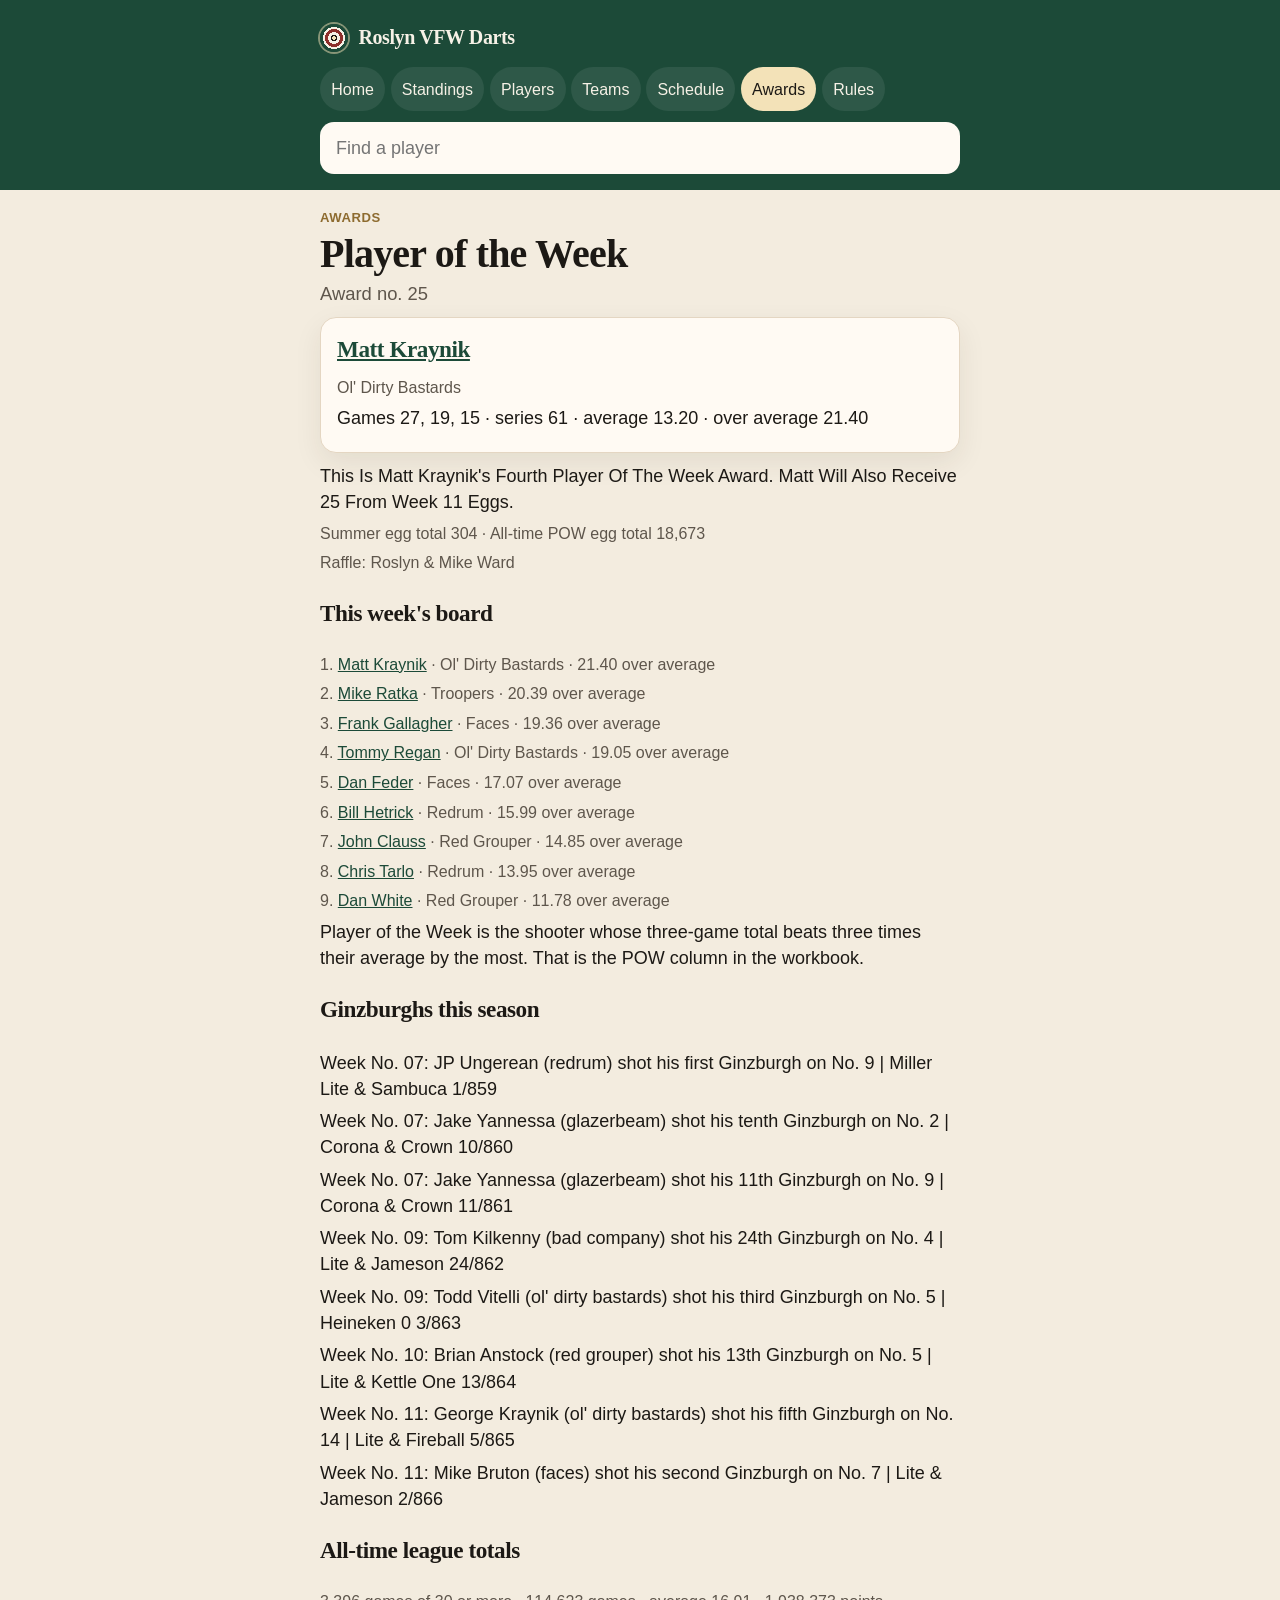
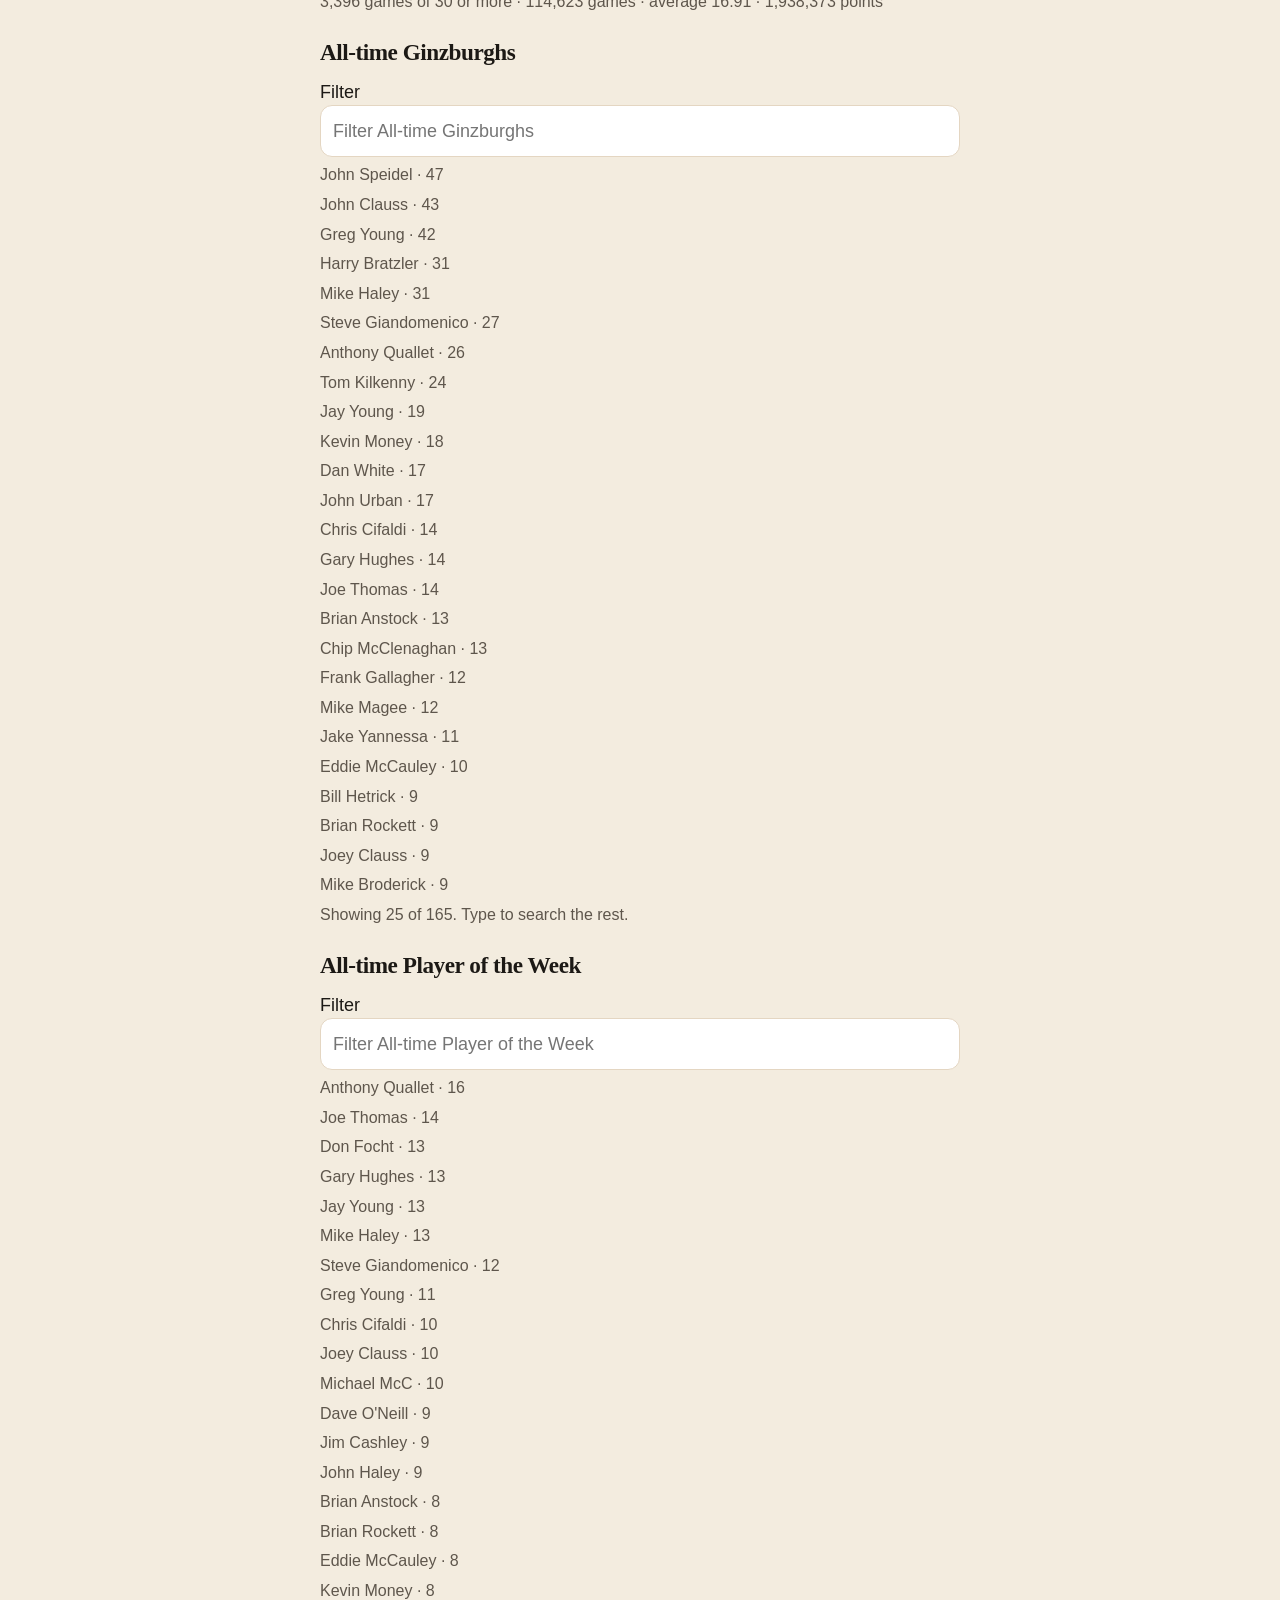
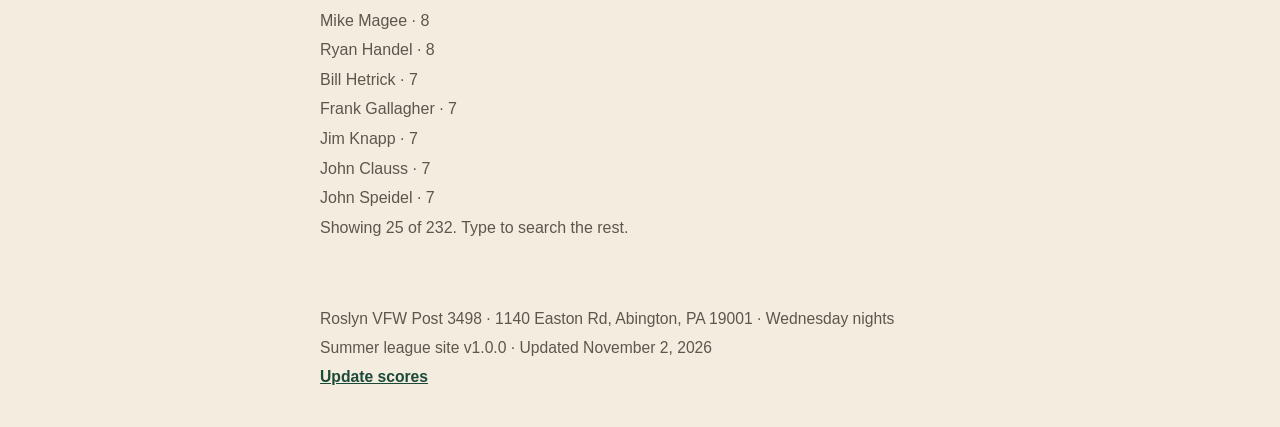
==== awards.html @ 5ca1987a "Add the Roslyn VFW darts site from the season workbook. The pages read a sanitized score file instea" ====
<!DOCTYPE html>
<html lang="en">
<head>
<meta charset="utf-8">
<meta name="viewport" content="width=device-width, initial-scale=1, viewport-fit=cover">
<meta name="theme-color" content="#1c4a38">
<meta name="description" content="Summer 2026 standings, averages, and schedule for Wednesday night darts at Roslyn VFW Post 3498.">
<title>Awards · Roslyn VFW Darts</title>
<link rel="icon" href="favicon.svg">
<link rel="stylesheet" href="css/site.css?v=1.0.0">
</head>
<body data-page="awards">
<a class="skip" href="#content">Skip to content</a>
<header class="top">
  <div class="top-inner">
    <a class="brand" href="index.html"><span class="mark" aria-hidden="true"></span><span>Roslyn VFW Darts</span></a>
    <nav class="nav" aria-label="Sections">
      <a href="index.html" data-nav="home">Home</a>
      <a href="standings.html" data-nav="standings">Standings</a>
      <a href="players.html" data-nav="players">Players</a>
      <a href="teams.html" data-nav="teams">Teams</a>
      <a href="schedule.html" data-nav="schedule">Schedule</a>
      <a href="awards.html" data-nav="awards">Awards</a>
      <a href="rules.html" data-nav="rules">Rules</a>
    </nav>
    <form class="finder" role="search">
      <label><span class="sr">Find a player</span><input type="search" placeholder="Find a player" autocomplete="off" autocapitalize="none" autocorrect="off" spellcheck="false" enterkeyhint="search"></label>
      <div class="finder-results" role="listbox" hidden></div>
    </form>
  </div>
</header>
<main id="content" class="wrap">
  <p>Loading the Summer 2026 scores…</p>
</main>
<footer class="foot">
  <p>Roslyn VFW Post 3498 · 1140 Easton Rd, Abington, PA 19001 · Wednesday nights</p>
  <p>Summer league site <span data-version></span> · <span data-updated>Updated from the workbook</span></p>
  <p><a href="update.html">Update scores</a></p>
</footer>
<noscript><p class="wrap">This site needs JavaScript so it can read the league file.</p></noscript>
<script src="js/config.js?v=1.0.0"></script>
<script src="js/names.js?v=1.0.0"></script>
<script src="js/app.js?v=1.0.0"></script>
</body>
</html>
---- css/site.css ----
:root {
  color-scheme: light;
  --ink: #1c1915;
  --muted: #5e564c;
  --paper: #f3ecdf;
  --card: #fffaf3;
  --line: #e4d6c2;
  --green: #1c4a38;
  --green-2: #2d6a50;
  --gold: #8d6b2f;
  --gold-2: #f3e2b8;
  --brick: #8d2f2b;
  --shadow: 0 10px 28px rgba(48, 32, 12, 0.08);
  --radius: 16px;
}

* { box-sizing: border-box; }

html, body {
  margin: 0;
  max-width: 100%;
  overflow-x: hidden;
}

body {
  min-height: 100vh;
  background:
    radial-gradient(1200px 400px at 50% -80px, rgba(243, 226, 184, 0.7), transparent 60%),
    var(--paper);
  color: var(--ink);
  font-family: "Avenir Next", "Segoe UI", "Helvetica Neue", sans-serif;
  font-size: 1.125rem;
  line-height: 1.45;
}

h1, h2, h3, .brand, .record, .avg, .stat strong {
  font-family: Palatino, "Palatino Linotype", "Iowan Old Style", Georgia, serif;
  font-weight: 700;
  letter-spacing: -0.02em;
}

h1 { font-size: 2.1rem; line-height: 1.05; margin: 0 0 0.4rem; }
h2 { font-size: 1.45rem; margin: 0 0 0.6rem; }
h3 { font-size: 1.2rem; margin: 0; }
p { margin: 0.4rem 0; }
a { color: var(--green); }
img, svg, table { max-width: 100%; }

.skip {
  position: absolute;
  left: 0.5rem;
  top: -4rem;
  background: var(--ink);
  color: white;
  padding: 0.6rem 0.8rem;
  z-index: 30;
}
.skip:focus { top: 0.5rem; }

.top {
  background: var(--green);
  color: #f6f1e6;
}
.top a { color: inherit; text-decoration: none; }
.top-inner {
  max-width: 42rem;
  margin: 0 auto;
  padding: 0.85rem 1rem 1rem;
}
.brand {
  display: inline-flex;
  align-items: center;
  gap: 0.65rem;
  font-size: 1.25rem;
  min-height: 48px;
}
.mark {
  width: 28px;
  height: 28px;
  border-radius: 50%;
  background:
    radial-gradient(circle at 50% 50%,
      #f3e2b8 0 2px,
      #1c1915 2px 3.5px,
      #f6f1e6 3.5px 6px,
      #8d2f2b 6px 9px,
      #f6f1e6 9px 11px,
      #1c4a38 11px 14px);
  box-shadow: 0 0 0 2px rgba(243, 226, 184, 0.5);
  flex: none;
}
.nav {
  display: flex;
  flex-wrap: wrap;
  gap: 0.35rem;
  margin: 0.35rem 0 0.7rem;
}
.nav a {
  display: inline-flex;
  align-items: center;
  min-height: 44px;
  padding: 0.35rem 0.7rem;
  border-radius: 999px;
  background: rgba(255, 255, 255, 0.08);
  font-size: 1rem;
}
.nav a[aria-current="page"] {
  background: var(--gold-2);
  color: var(--ink);
}

.finder { position: relative; }
.finder label { display: block; }
.finder input {
  width: 100%;
  min-height: 52px;
  border: 0;
  border-radius: 14px;
  padding: 0.75rem 1rem;
  font: inherit;
  color: var(--ink);
  background: #fffaf3;
}
.finder input:focus { outline: 3px solid var(--gold-2); outline-offset: 2px; }
.finder-results {
  position: absolute;
  z-index: 20;
  left: 0;
  right: 0;
  top: calc(100% + 0.35rem);
  background: var(--card);
  color: var(--ink);
  border: 1px solid var(--line);
  border-radius: 14px;
  box-shadow: var(--shadow);
  max-height: 70vh;
  overflow: auto;
}
.finder-results .hit {
  display: flex;
  flex-direction: column;
  justify-content: center;
  gap: 0.1rem;
  min-height: 56px;
  padding: 0.65rem 1rem;
  text-decoration: none;
  color: inherit;
  border-bottom: 1px solid var(--line);
}
.finder-results .hit:last-child { border-bottom: 0; }
.finder-results .hit.is-active,
.finder-results .hit:hover { background: #f7f0e2; }
.hit-team { color: var(--muted); font-size: 0.95rem; }
.finder-results .empty { margin: 0; padding: 0.9rem 1rem; color: var(--muted); }
mark { background: var(--gold-2); color: inherit; border-radius: 4px; padding: 0 0.1rem; }

.wrap {
  max-width: 42rem;
  margin: 0 auto;
  padding: 1.1rem 1rem 2.5rem;
}
.kicker {
  color: var(--gold);
  font-weight: 700;
  letter-spacing: 0.04em;
  text-transform: uppercase;
  font-size: 0.82rem;
  margin: 0 0 0.35rem;
}
.lede { font-size: 1.15rem; color: var(--muted); }

.hero { margin-bottom: 1.1rem; }
.hero .finder input {
  font-size: 1.25rem;
  min-height: 60px;
  border: 1px solid var(--line);
}
.address { color: var(--muted); }

.snap-grid, .link-grid, .stat-grid, .lb-grid {
  display: grid;
  gap: 0.7rem;
}
.snap-grid, .stat-grid { grid-template-columns: 1fr 1fr; }
.link-grid { grid-template-columns: 1fr 1fr; }
.lb-grid { grid-template-columns: 1fr; }

.card, .team-card, .shooter, .link-card, .snap, .stat, .lb, .match, .week-block, .panel {
  background: var(--card);
  border: 1px solid var(--line);
  border-radius: var(--radius);
  box-shadow: var(--shadow);
}

.snap, .stat, .link-card {
  display: flex;
  flex-direction: column;
  justify-content: center;
  min-height: 92px;
  padding: 0.85rem 1rem;
  text-decoration: none;
  color: inherit;
}
.snap strong, .stat strong {
  font-size: 1.7rem;
  line-height: 1;
  margin-top: 0.2rem;
}
.snap span, .stat span, .link-card span { color: var(--muted); font-size: 0.95rem; }
.link-card strong { font-size: 1.2rem; }

.section { margin: 1.4rem 0; }

.team-card, .shooter {
  display: block;
  padding: 0.9rem 1rem;
  margin: 0.55rem 0;
  text-decoration: none;
  color: inherit;
  border-left: 6px solid var(--line);
}
.team-card.playoff, .shooter { border-left-color: var(--gold); }
.team-card.out { border-left-color: #c8bba8; }
.card-top, .shooter-top {
  display: flex;
  justify-content: space-between;
  gap: 0.75rem;
  align-items: baseline;
}
.rank {
  color: var(--green);
  font-variant-numeric: tabular-nums;
  margin-right: 0.35rem;
}
.record, .avg {
  font-size: 1.55rem;
  font-variant-numeric: tabular-nums;
  white-space: nowrap;
}
.meta-line { color: var(--muted); font-size: 1rem; }
.cutoff {
  margin: 0.8rem 0;
  padding: 0.7rem 0.9rem;
  border-radius: 12px;
  background: var(--brick);
  color: #fff8f2;
  font-weight: 700;
  text-align: center;
}

.tools {
  display: grid;
  gap: 0.6rem;
  margin: 0.8rem 0 0.4rem;
}
.tools label { font-size: 0.95rem; color: var(--muted); display: grid; gap: 0.25rem; }
select, .text-input, button.primary, .filebtn {
  min-height: 52px;
  border-radius: 12px;
  font: inherit;
}
select, .text-input {
  width: 100%;
  padding: 0.6rem 0.75rem;
  border: 1px solid var(--line);
  background: white;
  color: var(--ink);
}
button.primary, .filebtn {
  display: inline-flex;
  align-items: center;
  justify-content: center;
  width: 100%;
  padding: 0.75rem 1rem;
  border: 0;
  background: var(--green);
  color: #f6f1e6;
  font-weight: 700;
  cursor: pointer;
}
button.primary:disabled { opacity: 0.45; cursor: not-allowed; }
button.ghost, a.ghost {
  display: inline-flex;
  align-items: center;
  min-height: 48px;
  padding: 0.4rem 0.2rem;
  background: none;
  border: 0;
  color: var(--green);
  font: inherit;
  font-weight: 700;
  cursor: pointer;
  text-decoration: none;
}
.filebtn { position: relative; overflow: hidden; }
.filebtn input {
  position: absolute;
  inset: 0;
  opacity: 0;
  cursor: pointer;
  font-size: 1.2rem;
}

.banner {
  padding: 0.85rem 1rem;
  border-radius: 14px;
  margin: 0.7rem 0;
}
.banner.bad { background: #f8e6e2; color: #6d221e; }
.banner.ok { background: #e5f2ea; color: #184833; }
.banner.warn { background: #f8f0dc; color: #5c4516; }
.banner ul { margin: 0.4rem 0 0; padding-left: 1.1rem; }

.lb { padding: 0.9rem 1rem 1rem; }
.lb ol { margin: 0.4rem 0 0; padding-left: 1.3rem; }
.lb a { text-decoration: none; font-weight: 700; }
.lb li { margin: 0.28rem 0; }

.pills { display: flex; flex-wrap: wrap; gap: 0.4rem; margin: 0.45rem 0; }
.pill {
  min-width: 48px;
  min-height: 48px;
  display: inline-flex;
  align-items: center;
  justify-content: center;
  padding: 0.2rem 0.55rem;
  border-radius: 12px;
  background: #f3ecdf;
  border: 1px solid var(--line);
  font-variant-numeric: tabular-nums;
  font-weight: 700;
}
.pill.hot { background: var(--gold-2); border-color: var(--gold); }
.pill.forfeit { background: #f8e6e2; }
.pill.empty { color: var(--muted); }

.week-block, .match, .panel { padding: 0.9rem 1rem; margin: 0.6rem 0; }
.versus {
  display: flex;
  flex-wrap: wrap;
  gap: 0.35rem 0.55rem;
  align-items: baseline;
  font-size: 1.15rem;
}
.versus a { font-weight: 700; text-decoration: none; }
.score-flag {
  font-weight: 700;
  color: var(--brick);
}

.prose p { margin: 0.75rem 0; }
.spread {
  display: grid;
  grid-template-columns: 1fr 1fr;
  gap: 0.25rem 0.8rem;
}
.spread div {
  display: flex;
  justify-content: space-between;
  gap: 0.5rem;
  padding: 0.35rem 0;
  border-bottom: 1px solid var(--line);
  font-variant-numeric: tabular-nums;
}

.steps { margin: 0; padding: 0; list-style: none; }
.steps > li { margin: 1rem 0; }
.token-row { display: grid; gap: 0.5rem; }

.foot {
  max-width: 42rem;
  margin: 0 auto;
  padding: 0 1rem 2rem;
  color: var(--muted);
  font-size: 0.98rem;
}
.foot a { font-weight: 700; }

.sr {
  position: absolute;
  width: 1px;
  height: 1px;
  padding: 0;
  margin: -1px;
  overflow: hidden;
  clip: rect(0, 0, 0, 0);
  border: 0;
}

:focus-visible { outline: 3px solid var(--gold); outline-offset: 2px; }

@media (min-width: 720px) {
  .lb-grid { grid-template-columns: 1fr 1fr; }
  .tools { grid-template-columns: 1fr 1fr; }
  h1 { font-size: 2.5rem; }
}
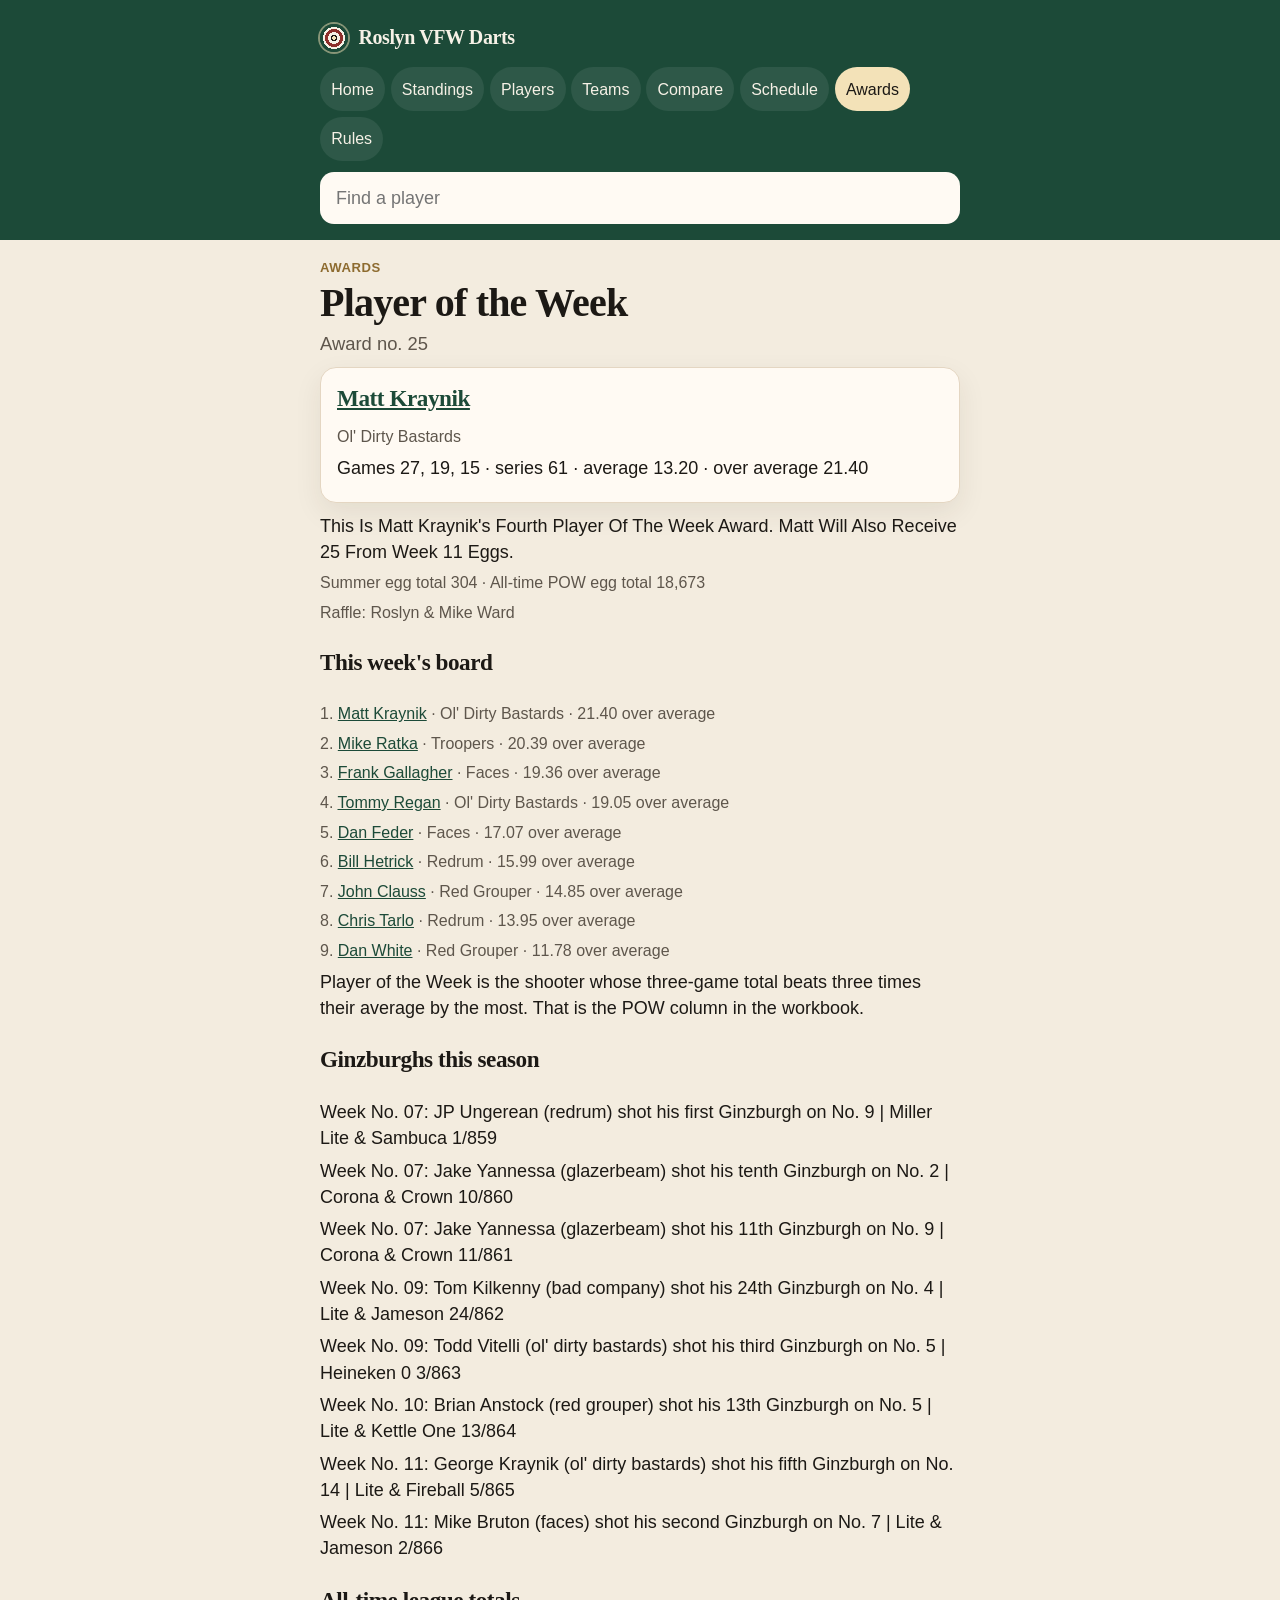
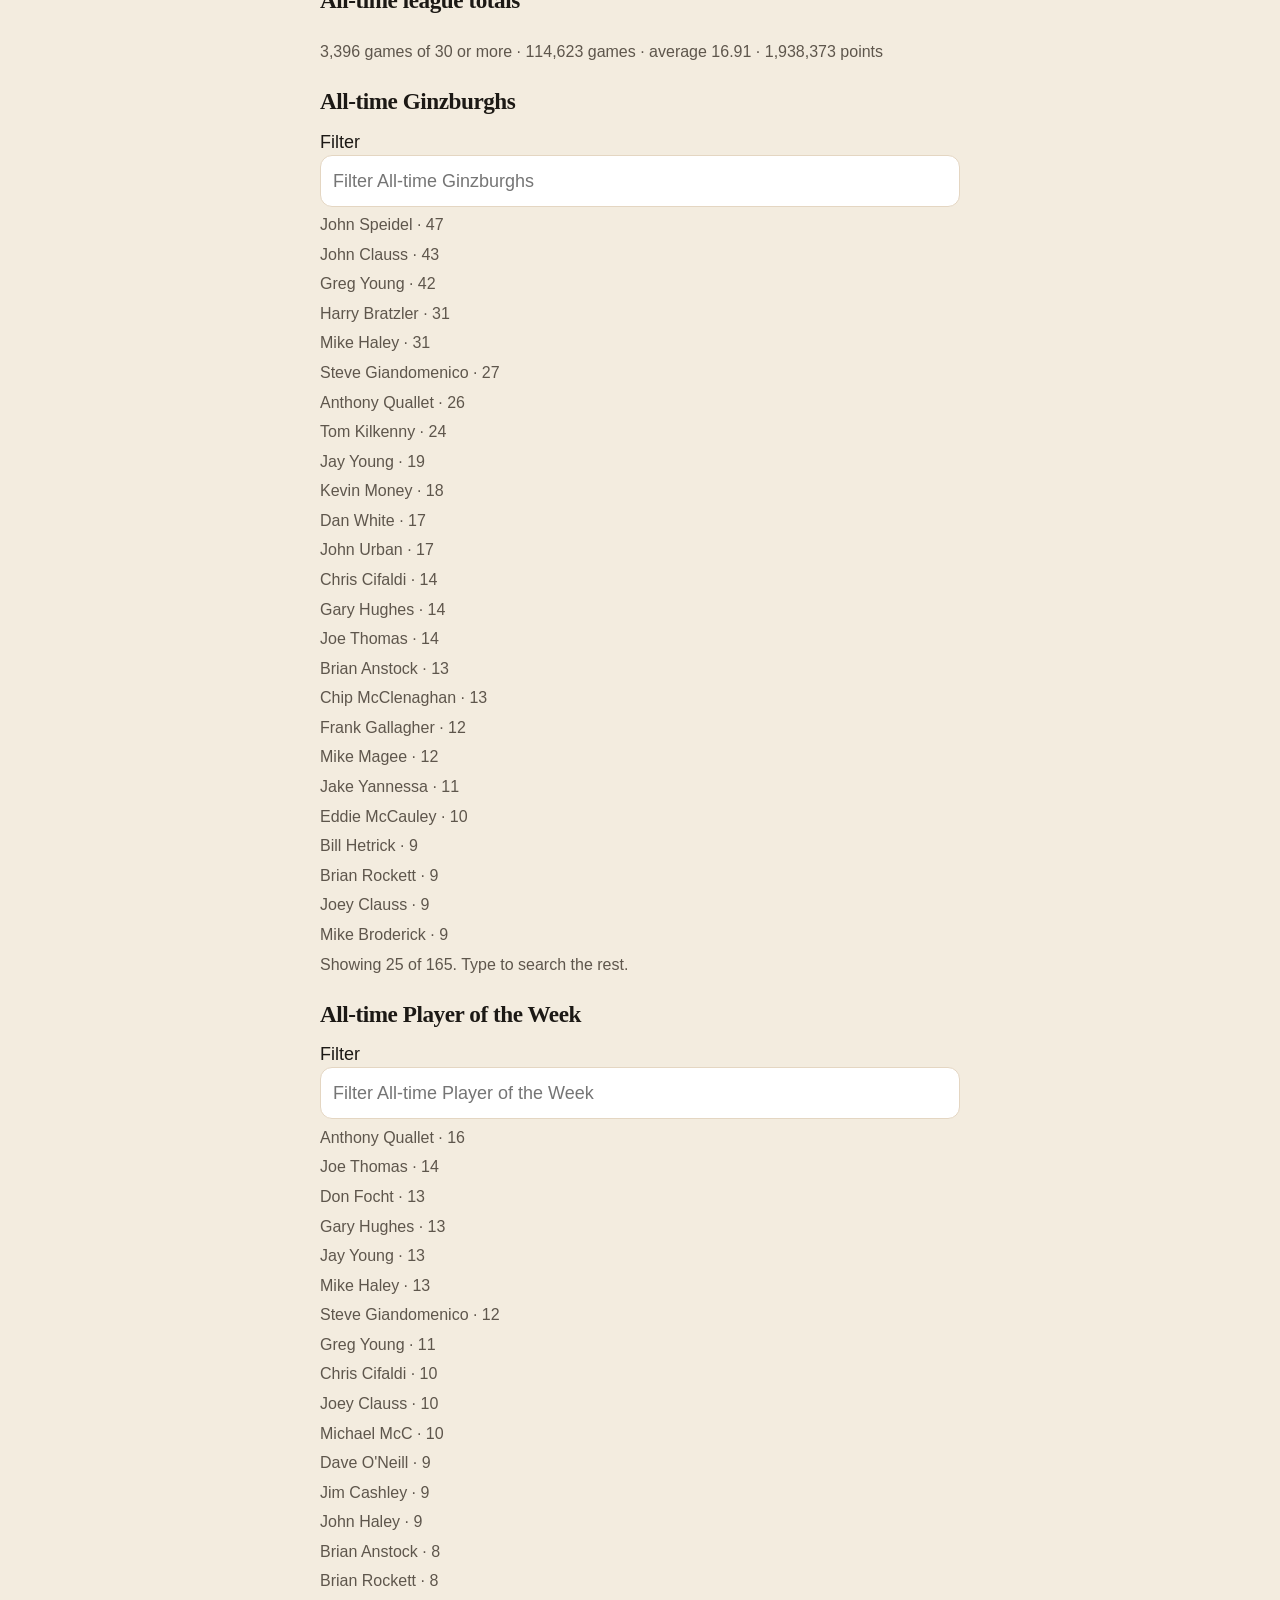
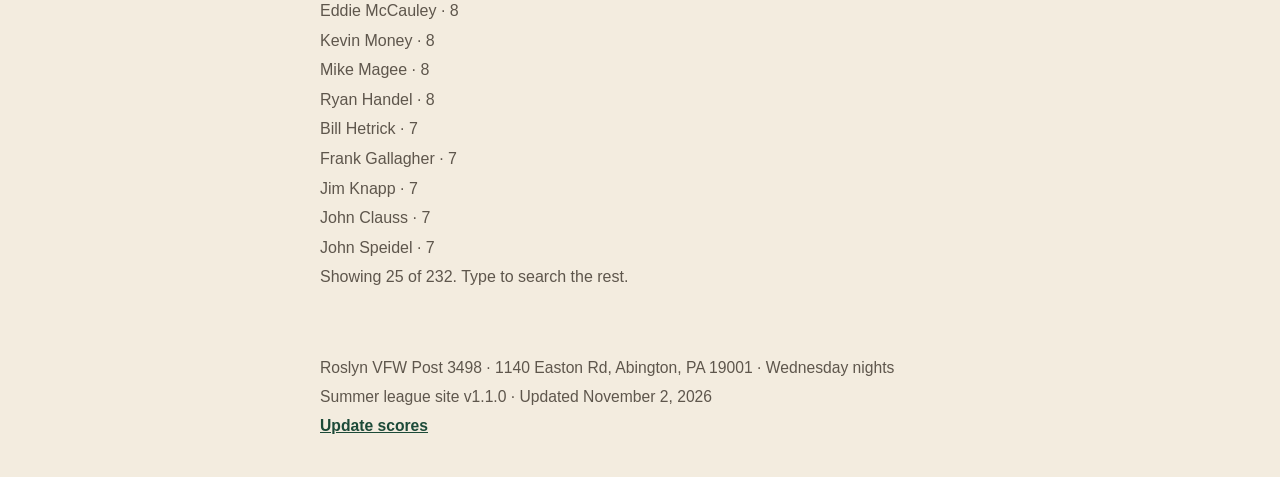
==== commit 06227230: "Add a phone-friendly team vs team compare. Two teams can be set side by side from the nav, standings" ====
--- a/awards.html
+++ b/awards.html
@@ -7,7 +7,7 @@
 <meta name="description" content="Summer 2026 standings, averages, and schedule for Wednesday night darts at Roslyn VFW Post 3498.">
 <title>Awards · Roslyn VFW Darts</title>
 <link rel="icon" href="favicon.svg">
-<link rel="stylesheet" href="css/site.css?v=1.0.0">
+<link rel="stylesheet" href="css/site.css?v=1.1.0">
 </head>
 <body data-page="awards">
 <a class="skip" href="#content">Skip to content</a>
@@ -19,6 +19,7 @@
       <a href="standings.html" data-nav="standings">Standings</a>
       <a href="players.html" data-nav="players">Players</a>
       <a href="teams.html" data-nav="teams">Teams</a>
+      <a href="compare.html" data-nav="compare">Compare</a>
       <a href="schedule.html" data-nav="schedule">Schedule</a>
       <a href="awards.html" data-nav="awards">Awards</a>
       <a href="rules.html" data-nav="rules">Rules</a>
@@ -38,8 +39,8 @@
   <p><a href="update.html">Update scores</a></p>
 </footer>
 <noscript><p class="wrap">This site needs JavaScript so it can read the league file.</p></noscript>
-<script src="js/config.js?v=1.0.0"></script>
-<script src="js/names.js?v=1.0.0"></script>
-<script src="js/app.js?v=1.0.0"></script>
+<script src="js/config.js?v=1.1.0"></script>
+<script src="js/names.js?v=1.1.0"></script>
+<script src="js/app.js?v=1.1.0"></script>
 </body>
 </html>
--- a/css/site.css
+++ b/css/site.css
@@ -389,6 +389,53 @@
 
 :focus-visible { outline: 3px solid var(--gold); outline-offset: 2px; }
 
+.cmp-row { margin: 1rem 0; }
+.cmp-row h2 { font-size: 1.15rem; }
+.cmp-pair {
+  display: grid;
+  grid-template-columns: 1fr 1fr;
+  gap: 0.55rem;
+}
+.cmp-pair > div {
+  background: var(--card);
+  border: 1px solid var(--line);
+  border-radius: 14px;
+  padding: 0.75rem 0.7rem;
+  min-width: 0;
+}
+.cmp-team {
+  display: block;
+  color: var(--muted);
+  font-size: 0.92rem;
+  overflow-wrap: anywhere;
+  margin-bottom: 0.2rem;
+}
+.cmp-pair strong {
+  display: block;
+  font-family: Palatino, "Palatino Linotype", Georgia, serif;
+  font-size: 1.45rem;
+  line-height: 1.1;
+  font-variant-numeric: tabular-nums;
+}
+.cmp-ol {
+  list-style: none;
+  margin: 0.2rem 0 0;
+  padding: 0;
+}
+.cmp-ol a {
+  display: flex;
+  flex-direction: column;
+  justify-content: center;
+  min-height: 48px;
+  text-decoration: none;
+  font-weight: 700;
+  overflow-wrap: anywhere;
+}
+.cmp-ol span {
+  color: var(--muted);
+  font-weight: 500;
+}
+
 @media (min-width: 720px) {
   .lb-grid { grid-template-columns: 1fr 1fr; }
   .tools { grid-template-columns: 1fr 1fr; }
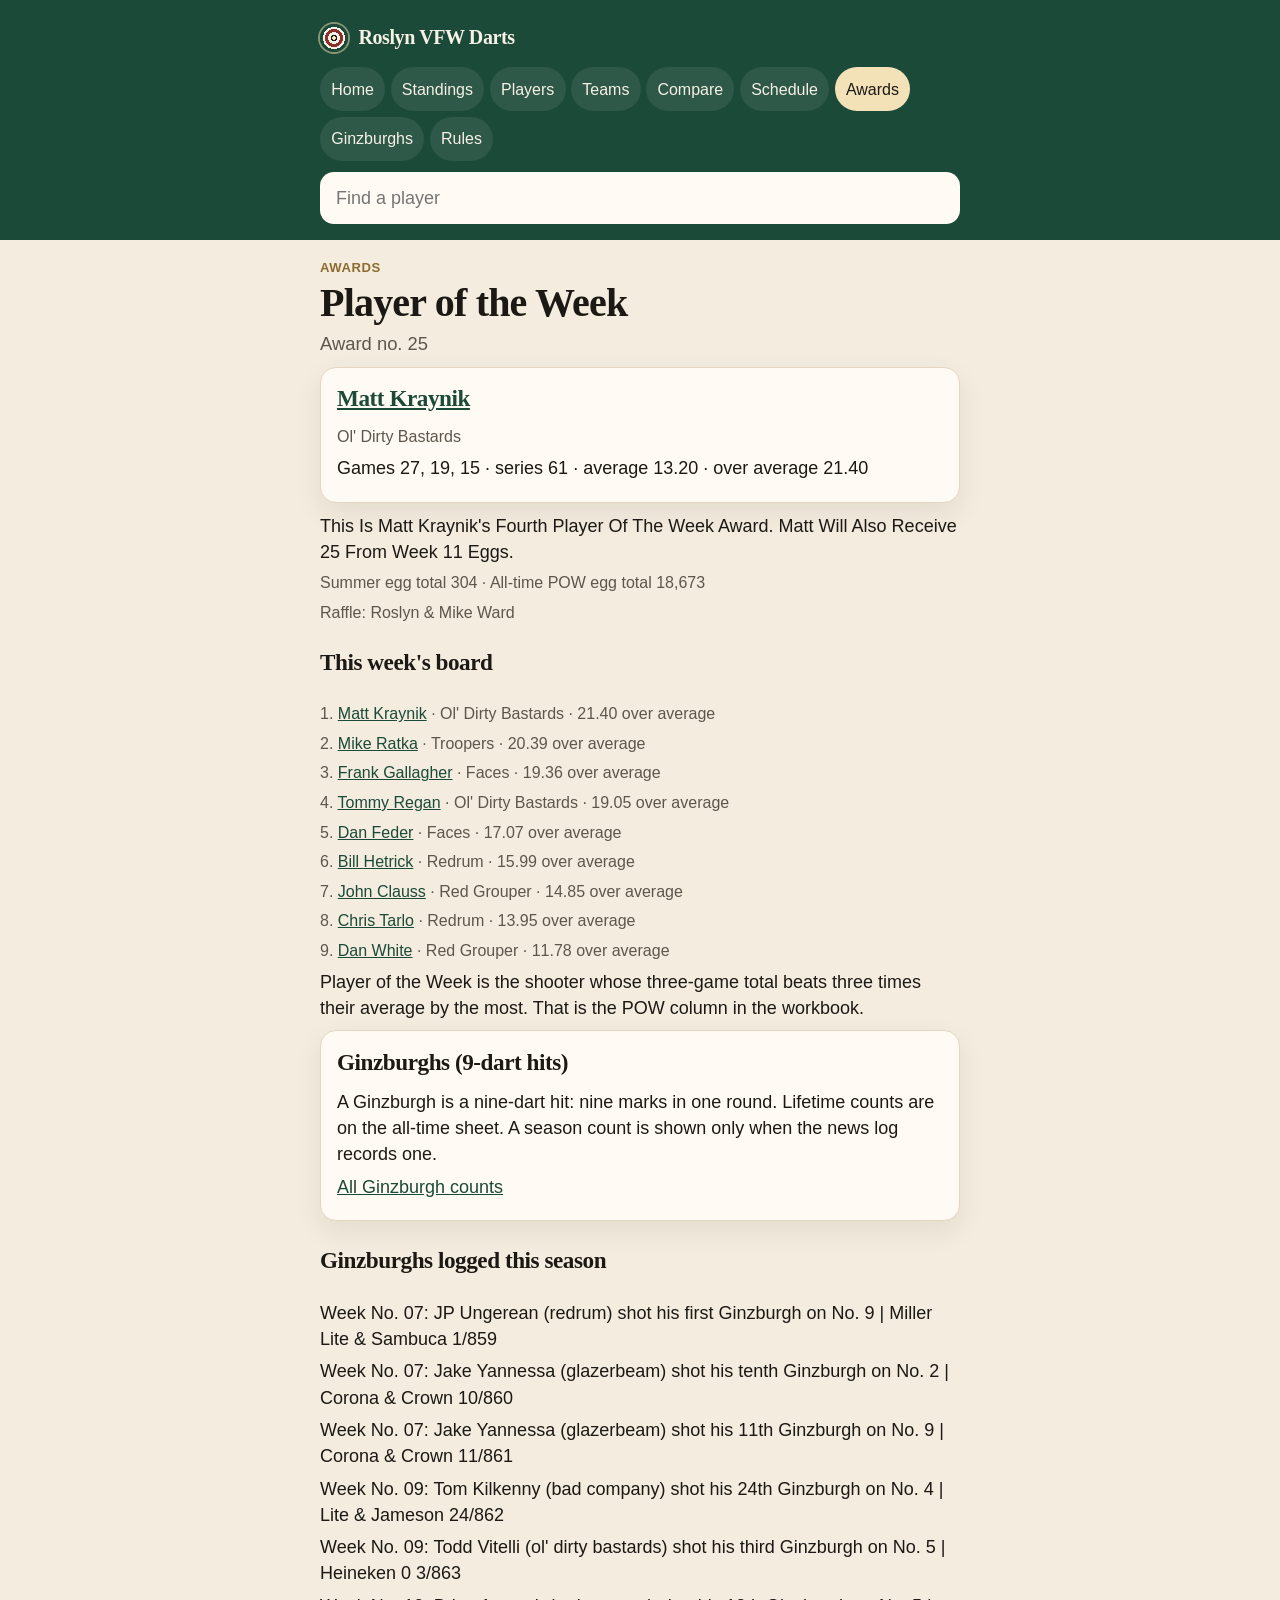
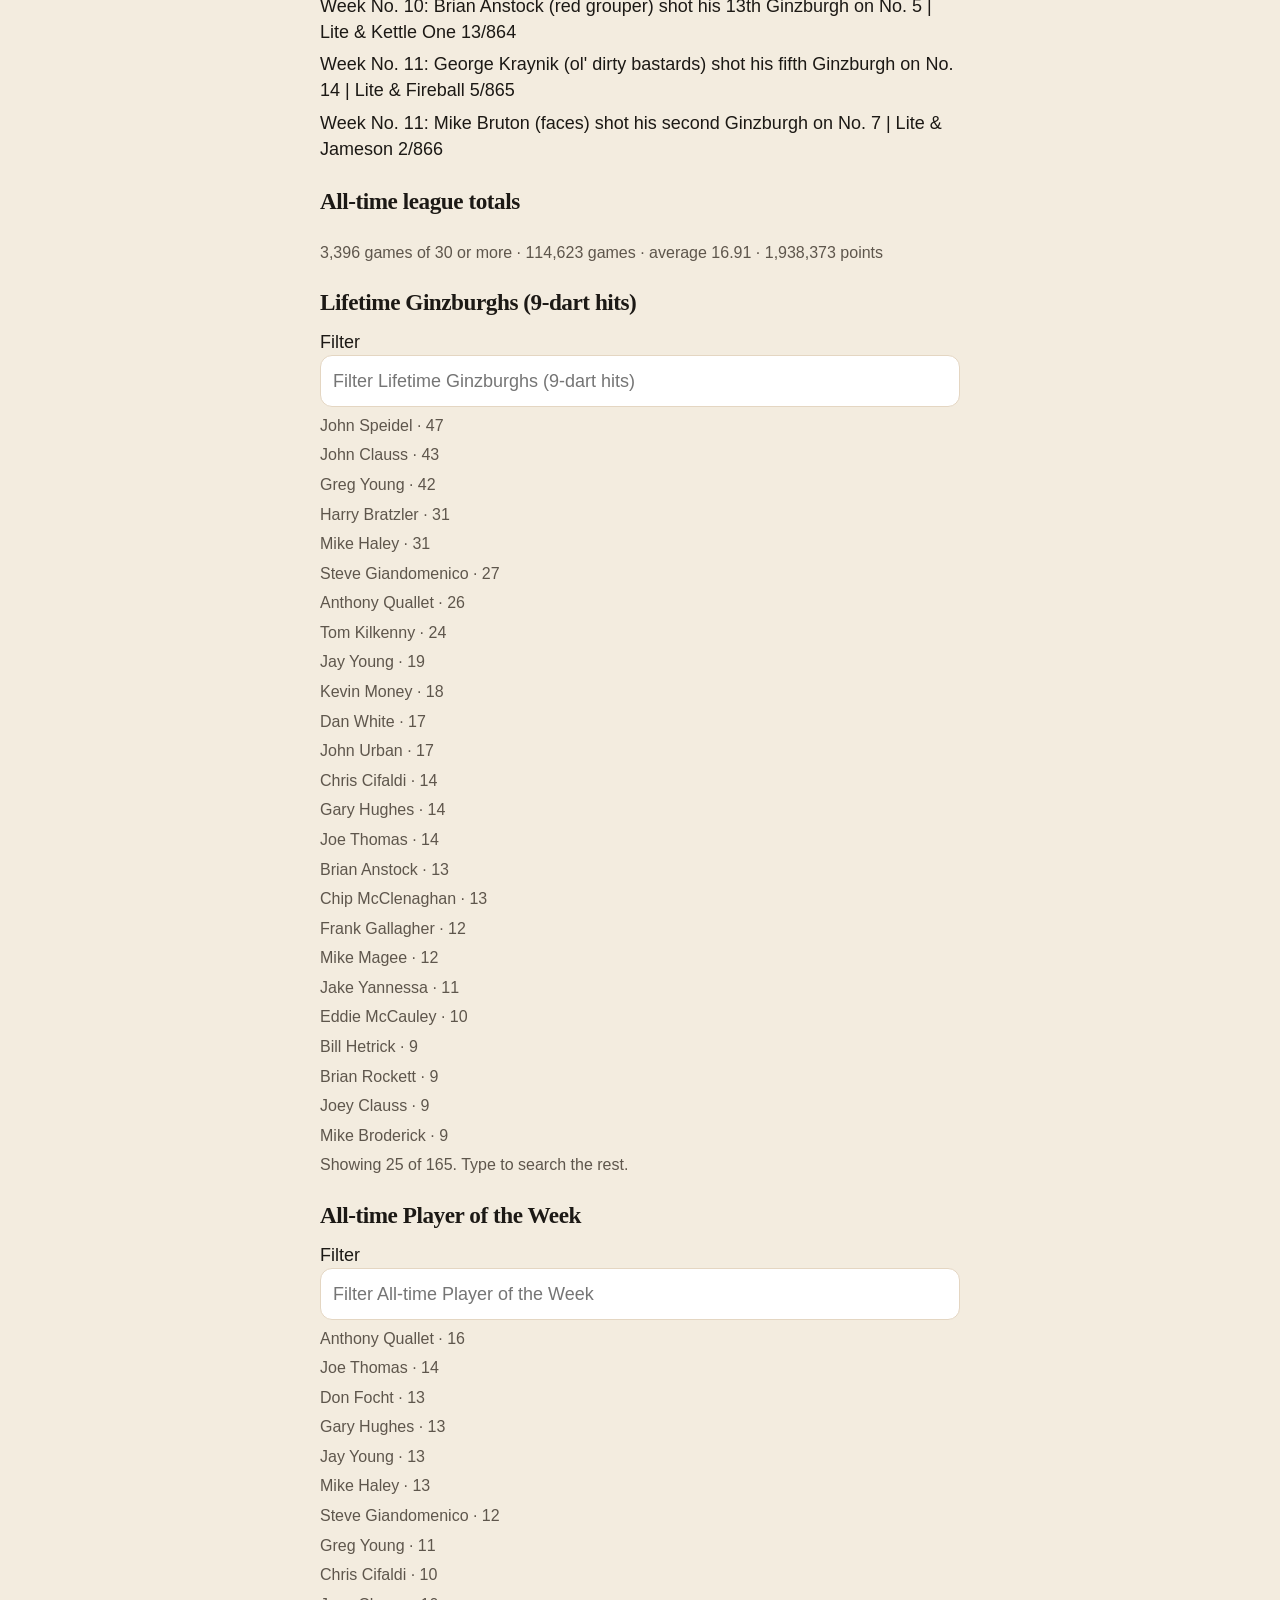
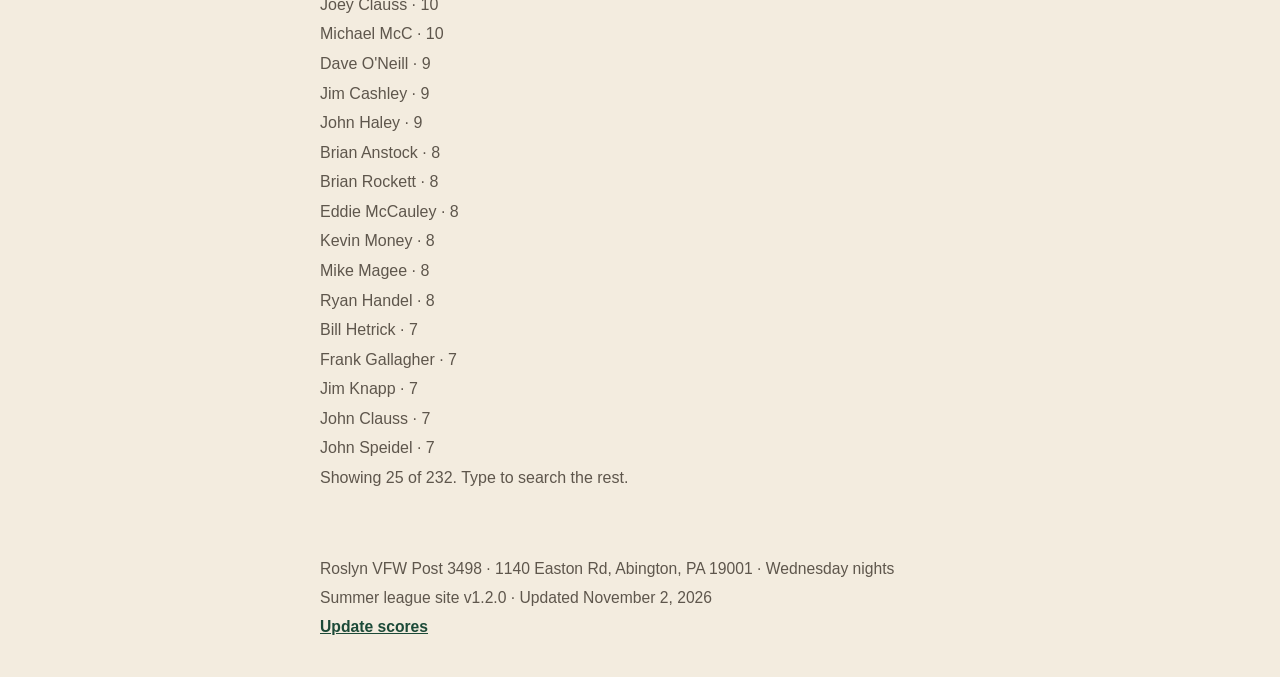
==== commit a1d0f0f2: "Show lifetime Ginzburghs and add a Ginzburghs page. A Ginzburgh is a nine-dart hit. Player pages lis" ====
--- a/awards.html
+++ b/awards.html
@@ -7,7 +7,7 @@
 <meta name="description" content="Summer 2026 standings, averages, and schedule for Wednesday night darts at Roslyn VFW Post 3498.">
 <title>Awards · Roslyn VFW Darts</title>
 <link rel="icon" href="favicon.svg">
-<link rel="stylesheet" href="css/site.css?v=1.1.0">
+<link rel="stylesheet" href="css/site.css?v=1.2.0">
 </head>
 <body data-page="awards">
 <a class="skip" href="#content">Skip to content</a>
@@ -22,6 +22,7 @@
       <a href="compare.html" data-nav="compare">Compare</a>
       <a href="schedule.html" data-nav="schedule">Schedule</a>
       <a href="awards.html" data-nav="awards">Awards</a>
+      <a href="ginzburghs.html" data-nav="ginzburghs">Ginzburghs</a>
       <a href="rules.html" data-nav="rules">Rules</a>
     </nav>
     <form class="finder" role="search">
@@ -39,8 +40,8 @@
   <p><a href="update.html">Update scores</a></p>
 </footer>
 <noscript><p class="wrap">This site needs JavaScript so it can read the league file.</p></noscript>
-<script src="js/config.js?v=1.1.0"></script>
-<script src="js/names.js?v=1.1.0"></script>
-<script src="js/app.js?v=1.1.0"></script>
+<script src="js/config.js?v=1.2.0"></script>
+<script src="js/names.js?v=1.2.0"></script>
+<script src="js/app.js?v=1.2.0"></script>
 </body>
 </html>
--- a/css/site.css
+++ b/css/site.css
@@ -389,6 +389,11 @@
 
 :focus-visible { outline: 3px solid var(--gold); outline-offset: 2px; }
 
+.ginz-find {
+  display: grid;
+  gap: 0.35rem;
+  margin: 0.8rem 0 0.4rem;
+}
 .cmp-row { margin: 1rem 0; }
 .cmp-row h2 { font-size: 1.15rem; }
 .cmp-pair {
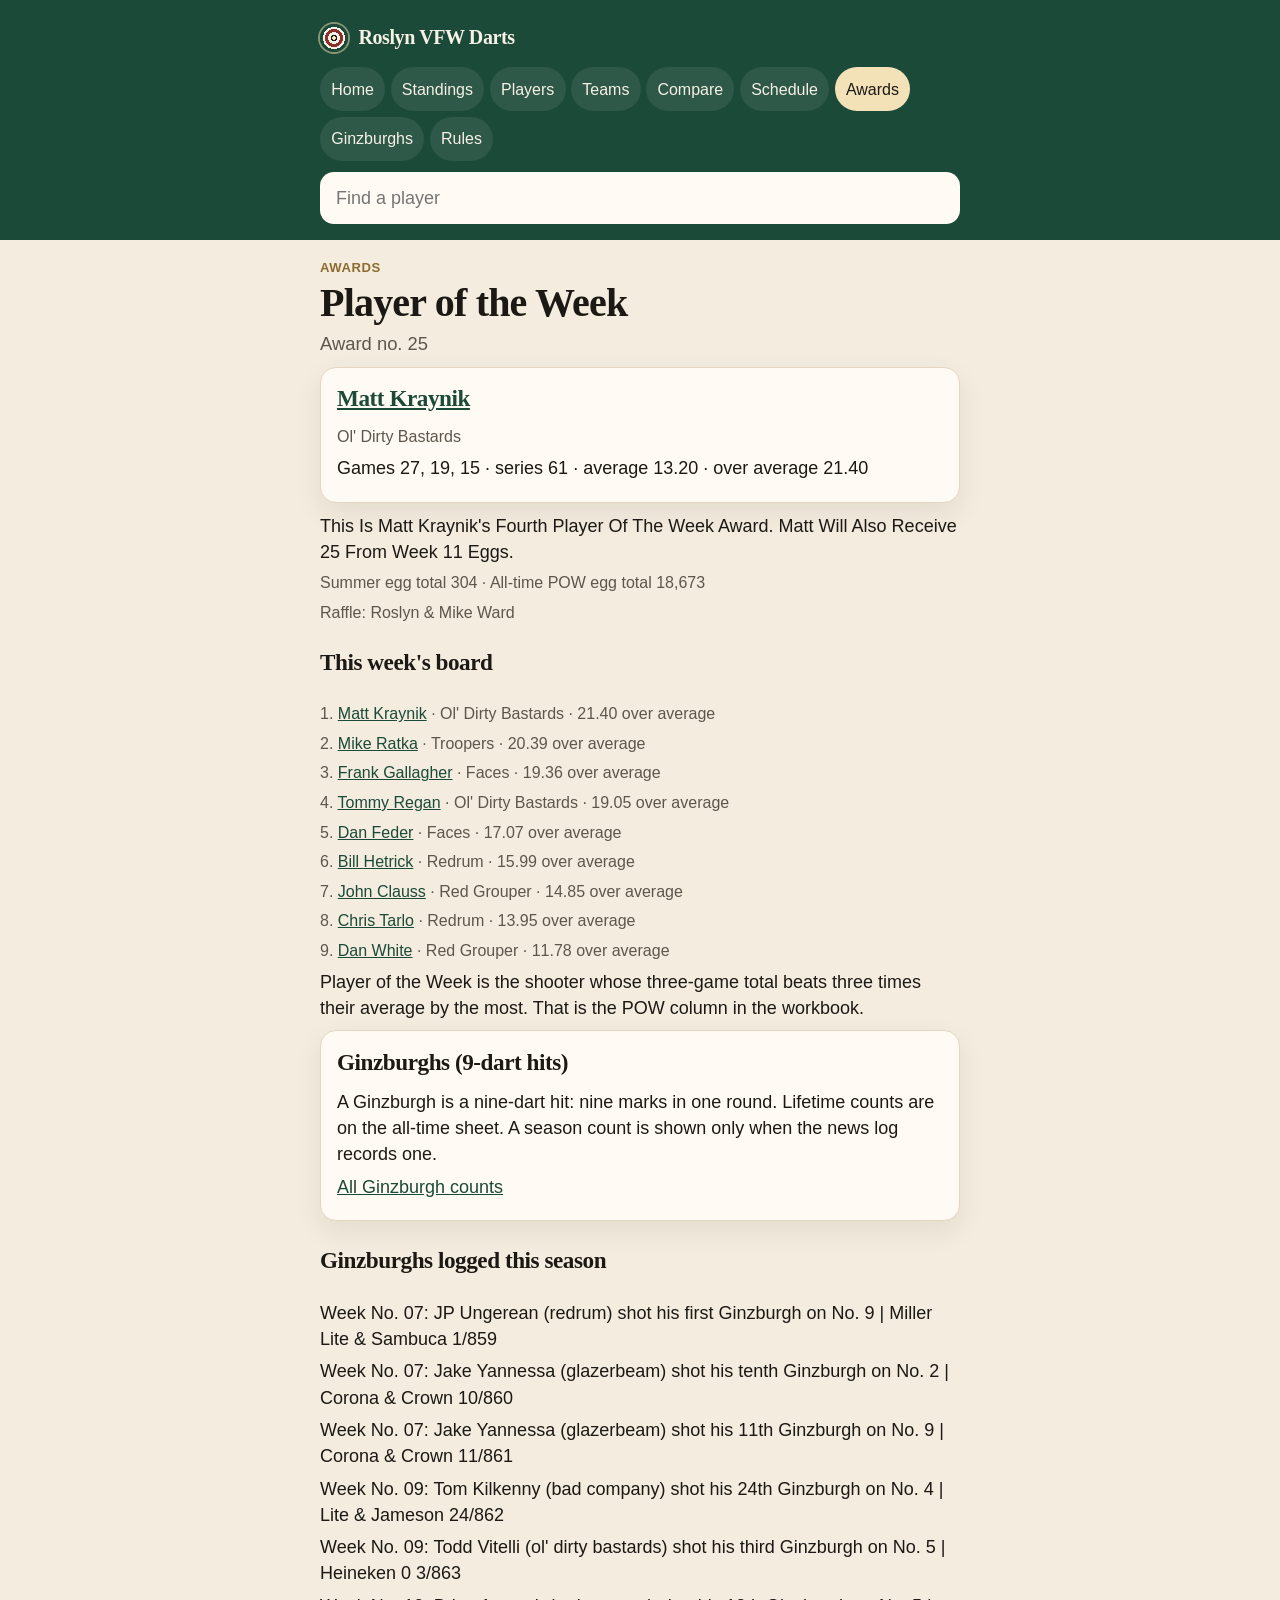
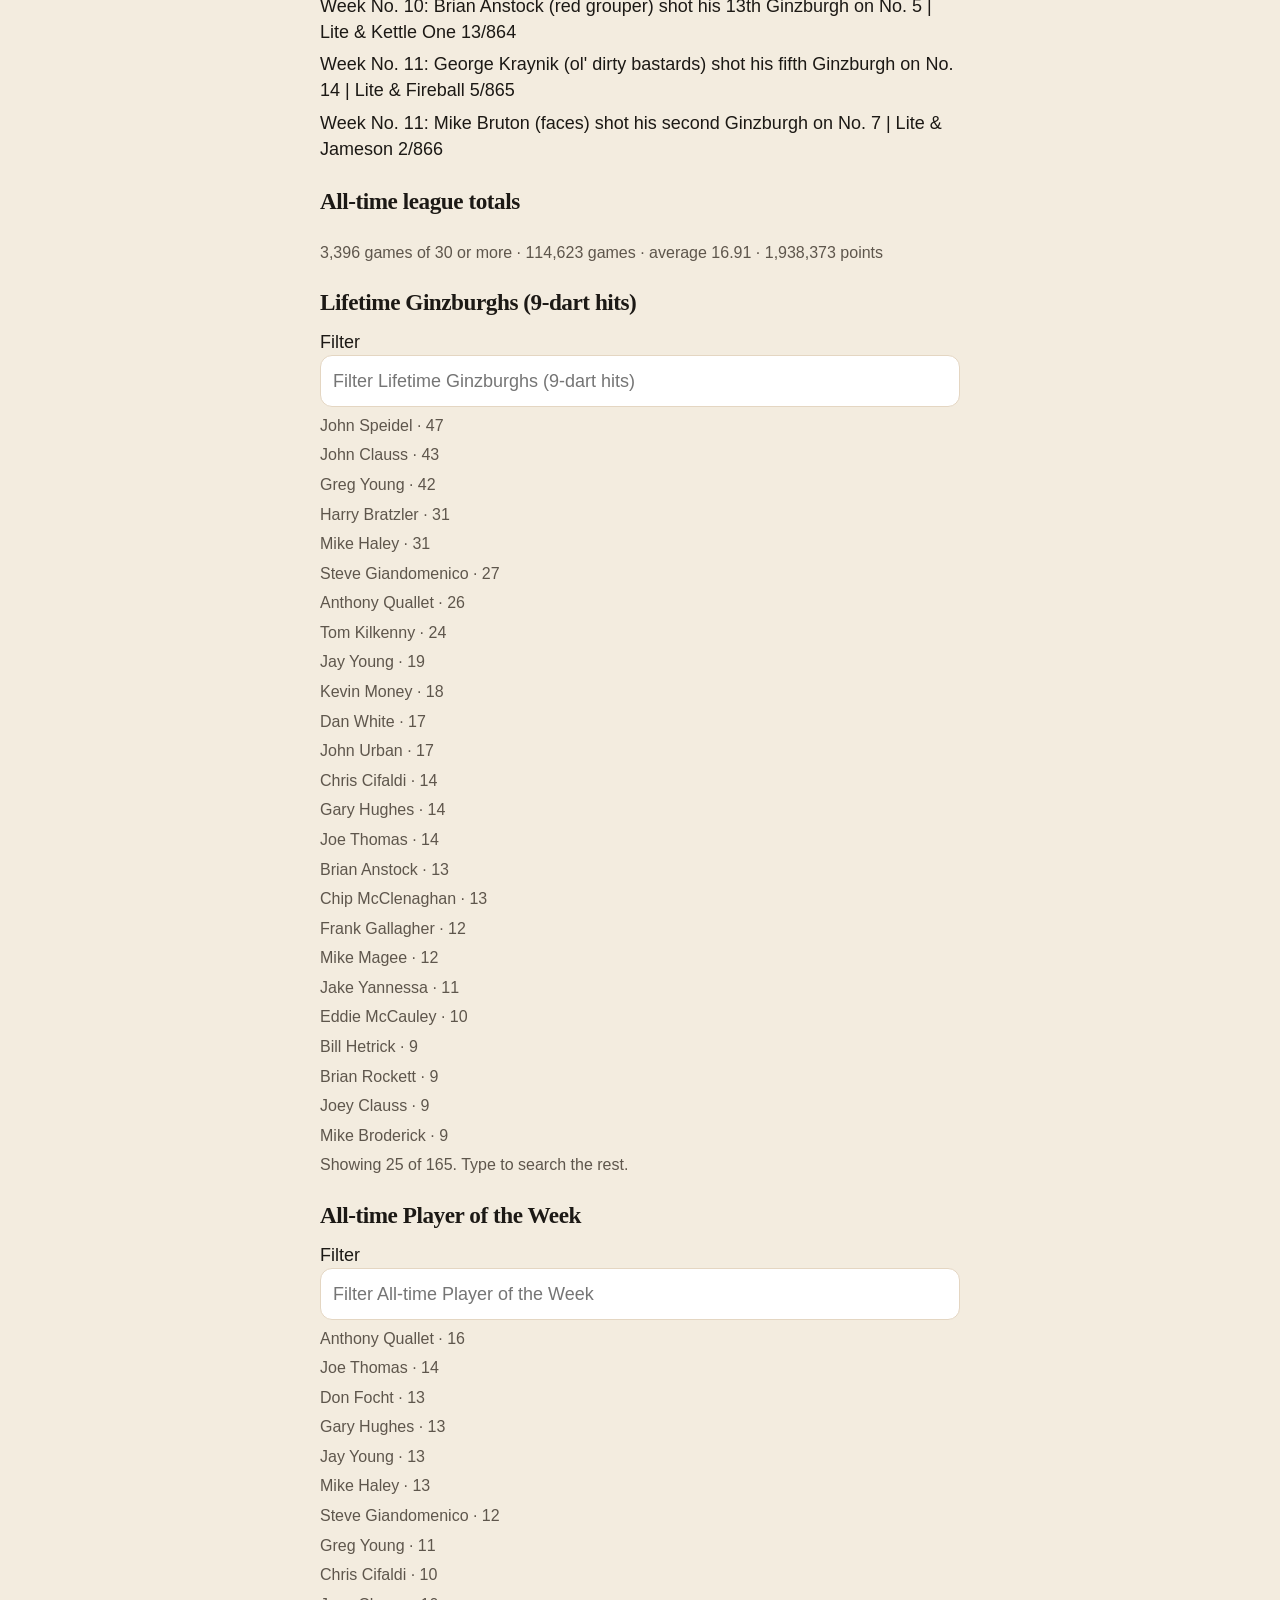
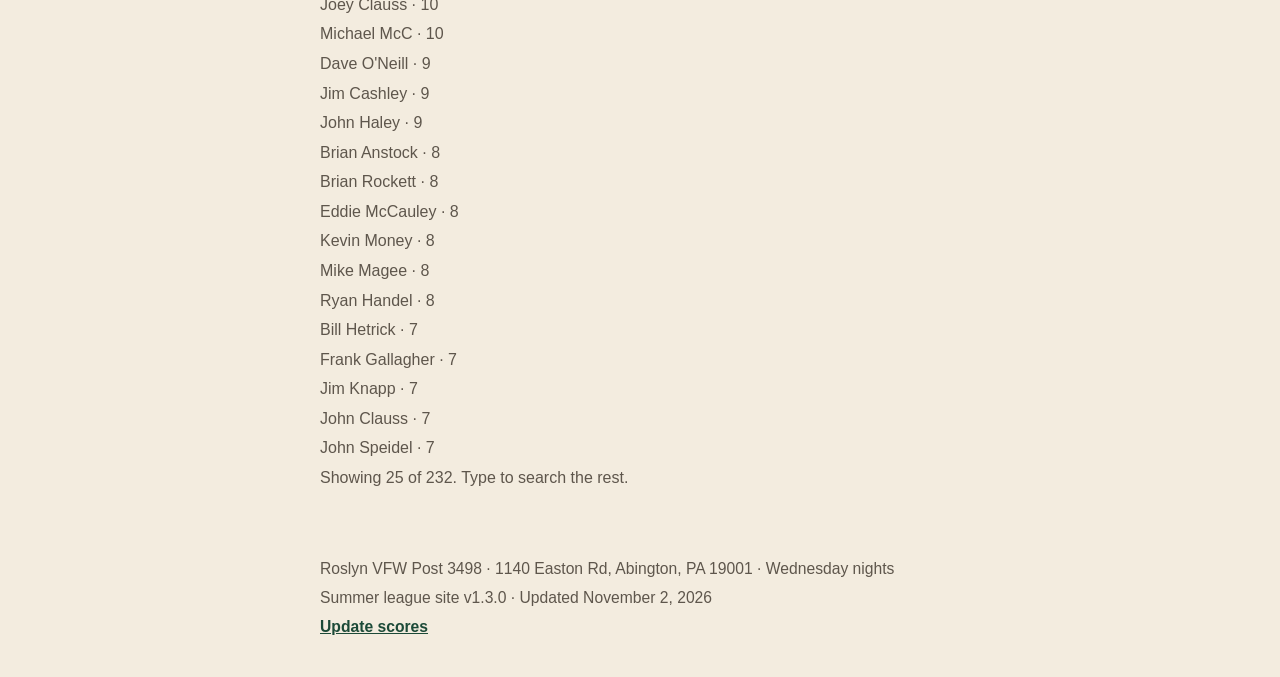
==== commit 57076f56: "Show week, date, opponent, and game next to each 30+ score. The score grid and schedule supply those" ====
--- a/awards.html
+++ b/awards.html
@@ -7,7 +7,7 @@
 <meta name="description" content="Summer 2026 standings, averages, and schedule for Wednesday night darts at Roslyn VFW Post 3498.">
 <title>Awards · Roslyn VFW Darts</title>
 <link rel="icon" href="favicon.svg">
-<link rel="stylesheet" href="css/site.css?v=1.2.0">
+<link rel="stylesheet" href="css/site.css?v=1.3.0">
 </head>
 <body data-page="awards">
 <a class="skip" href="#content">Skip to content</a>
@@ -40,8 +40,8 @@
   <p><a href="update.html">Update scores</a></p>
 </footer>
 <noscript><p class="wrap">This site needs JavaScript so it can read the league file.</p></noscript>
-<script src="js/config.js?v=1.2.0"></script>
-<script src="js/names.js?v=1.2.0"></script>
-<script src="js/app.js?v=1.2.0"></script>
+<script src="js/config.js?v=1.3.0"></script>
+<script src="js/names.js?v=1.3.0"></script>
+<script src="js/app.js?v=1.3.0"></script>
 </body>
 </html>
--- a/css/site.css
+++ b/css/site.css
@@ -331,6 +331,16 @@
   font-weight: 700;
 }
 .pill.hot { background: var(--gold-2); border-color: var(--gold); }
+.thirty-row {
+  display: flex;
+  align-items: center;
+  gap: 0.75rem;
+  margin: 0.55rem 0;
+  min-width: 0;
+}
+.thirty-row .pill { flex: none; }
+.thirty-row > div { min-width: 0; }
+.thirty-row .meta-line { margin: 0; overflow-wrap: anywhere; }
 .pill.forfeit { background: #f8e6e2; }
 .pill.empty { color: var(--muted); }
 
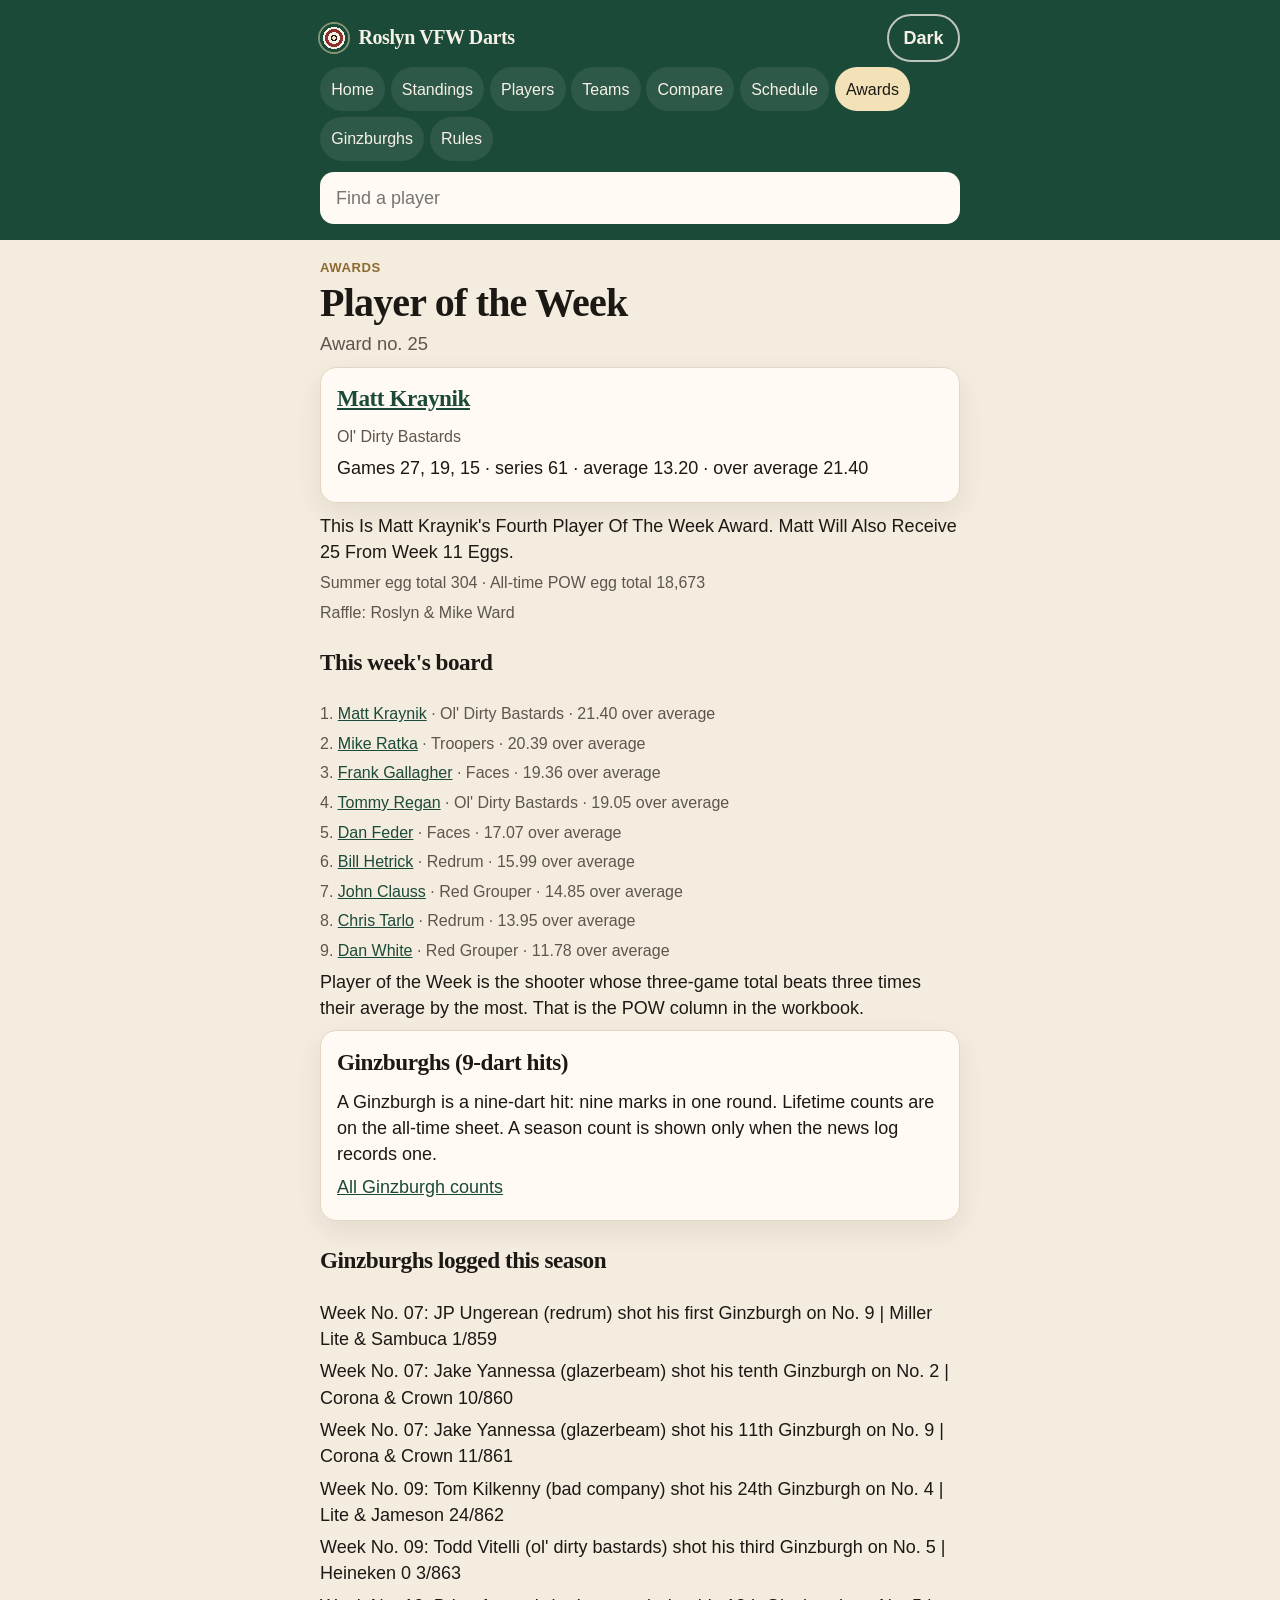
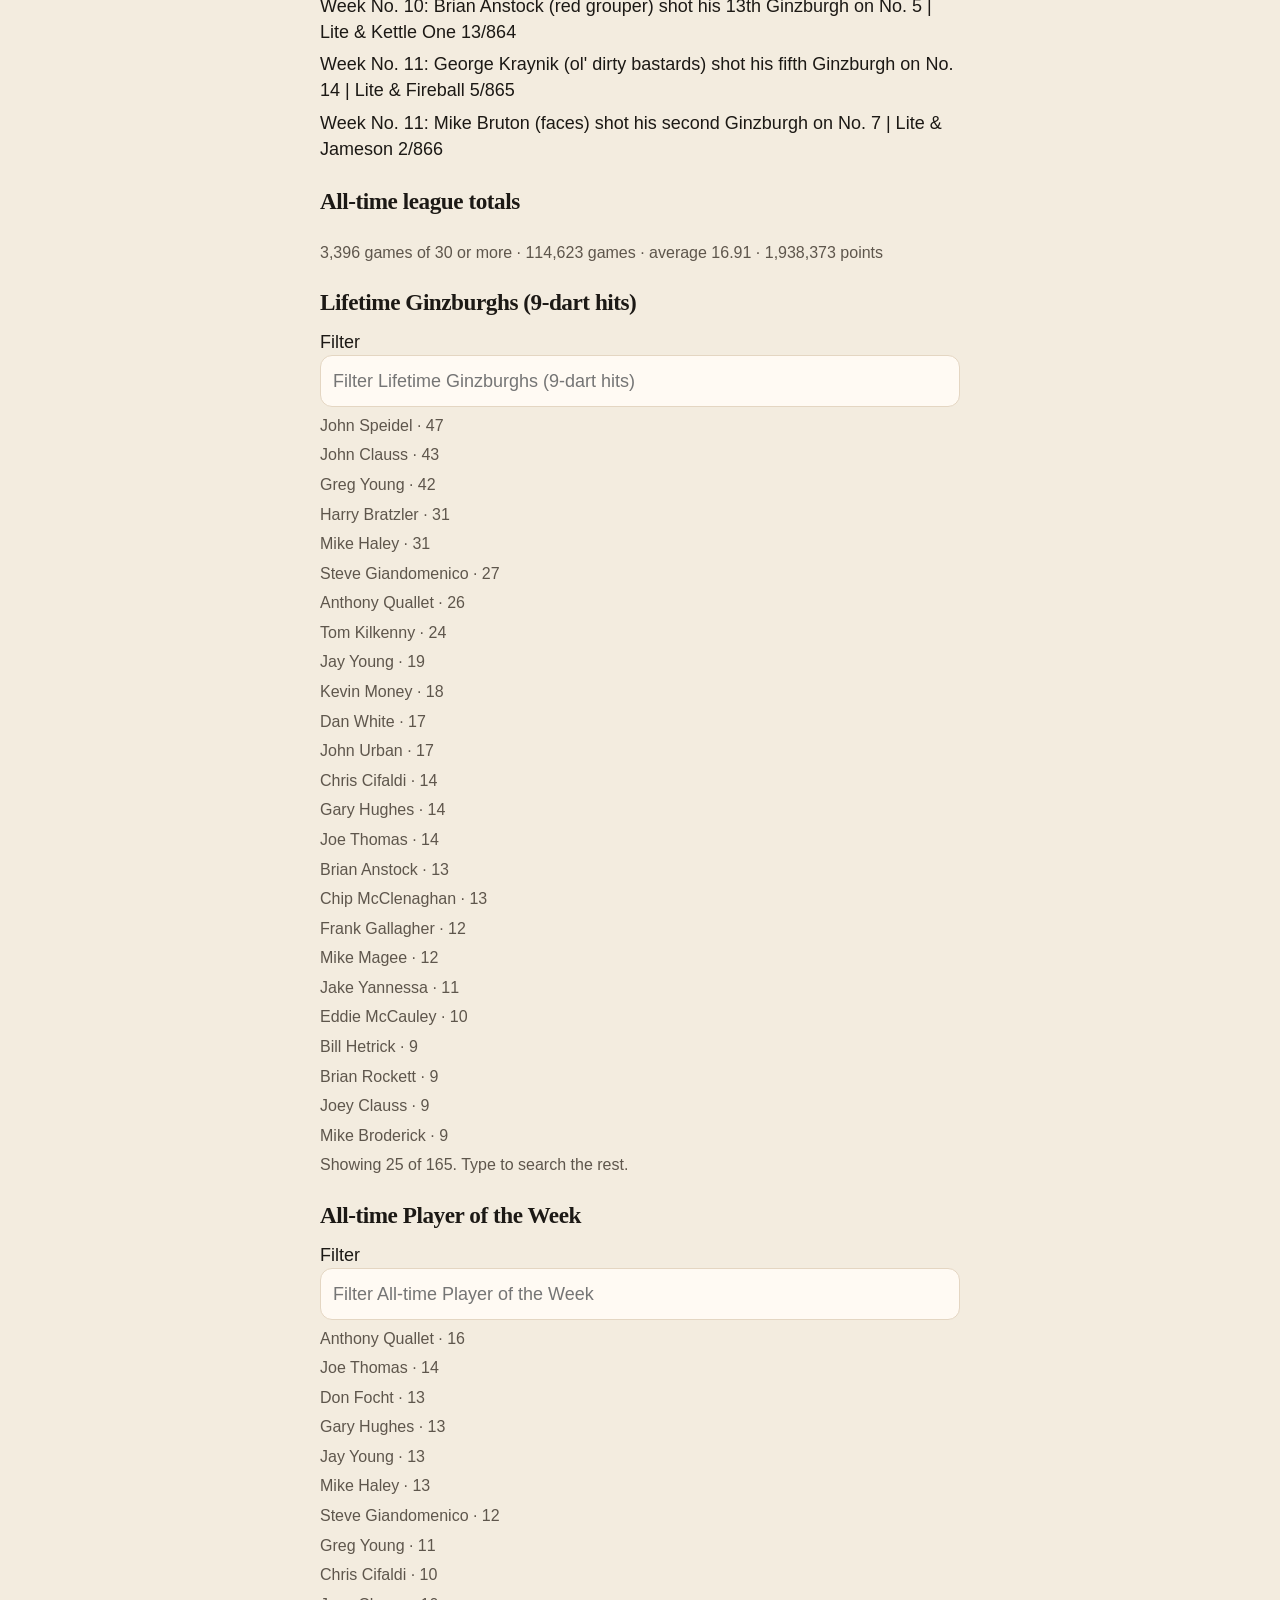
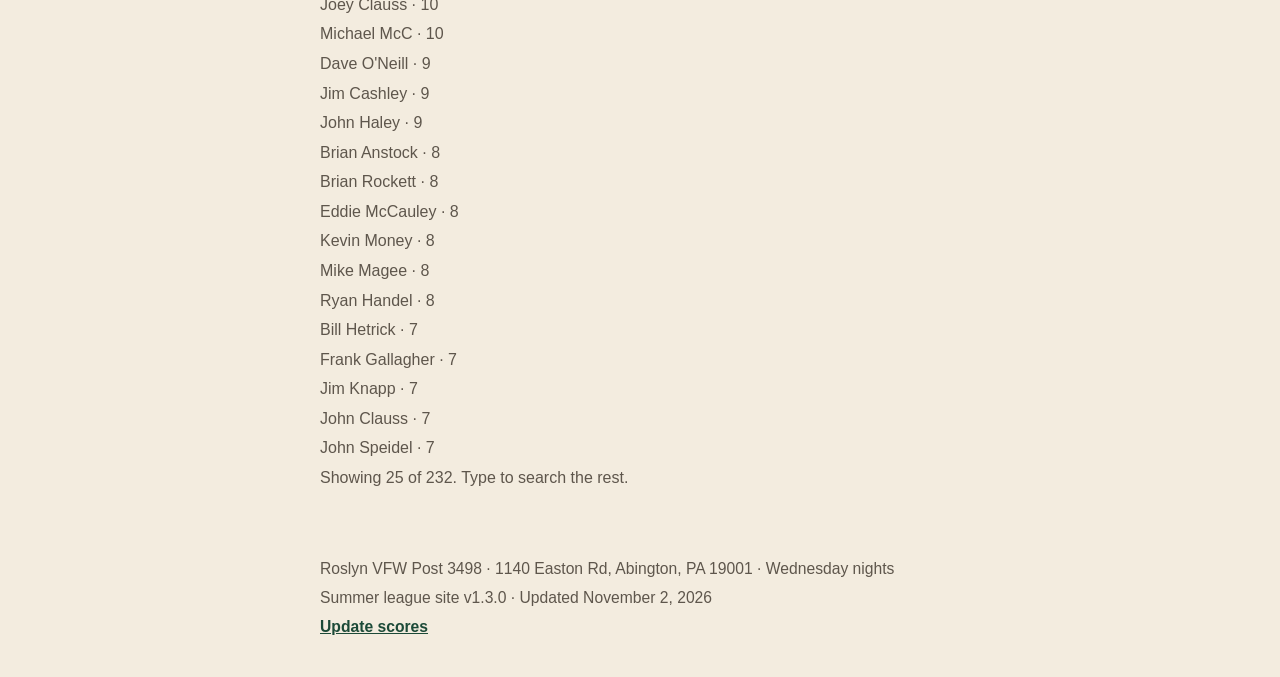
==== commit 40731b5d: "Add a light and dark theme that follows the phone setting. A header button switches modes and stores" ====
--- a/awards.html
+++ b/awards.html
@@ -4,6 +4,19 @@
 <meta charset="utf-8">
 <meta name="viewport" content="width=device-width, initial-scale=1, viewport-fit=cover">
 <meta name="theme-color" content="#1c4a38">
+<script>
+(function () {
+  var theme = "light";
+  try {
+    var saved = localStorage.getItem("roslynDarts.theme");
+    if (saved === "light" || saved === "dark") theme = saved;
+    else if (window.matchMedia && matchMedia("(prefers-color-scheme: dark)").matches) theme = "dark";
+  } catch (e) {}
+  document.documentElement.setAttribute("data-theme", theme);
+  var meta = document.querySelector('meta[name="theme-color"]');
+  if (meta) meta.setAttribute("content", theme === "dark" ? "#10241c" : "#1c4a38");
+})();
+</script>
 <meta name="description" content="Summer 2026 standings, averages, and schedule for Wednesday night darts at Roslyn VFW Post 3498.">
 <title>Awards · Roslyn VFW Darts</title>
 <link rel="icon" href="favicon.svg">
@@ -13,7 +26,10 @@
 <a class="skip" href="#content">Skip to content</a>
 <header class="top">
   <div class="top-inner">
+    <div class="brand-row">
     <a class="brand" href="index.html"><span class="mark" aria-hidden="true"></span><span>Roslyn VFW Darts</span></a>
+    <button type="button" class="theme-toggle" aria-pressed="false" aria-label="Switch to dark mode"><span class="theme-label">Dark</span></button>
+  </div>
     <nav class="nav" aria-label="Sections">
       <a href="index.html" data-nav="home">Home</a>
       <a href="standings.html" data-nav="standings">Standings</a>
--- a/css/site.css
+++ b/css/site.css
@@ -1,4 +1,5 @@
-:root {
+:root,
+html[data-theme="light"] {
   color-scheme: light;
   --ink: #1c1915;
   --muted: #5e564c;
@@ -6,12 +7,75 @@
   --card: #fffaf3;
   --line: #e4d6c2;
   --green: #1c4a38;
-  --green-2: #2d6a50;
+  --link: #1c4a38;
   --gold: #8d6b2f;
   --gold-2: #f3e2b8;
   --brick: #8d2f2b;
+  --cutoff-bg: #8d2f2b;
+  --cutoff-ink: #fff8f2;
+  --button: #1c4a38;
+  --header: #1c4a38;
+  --header-ink: #f6f1e6;
+  --nav-current-bg: #f3e2b8;
+  --nav-current-ink: #1c1915;
+  --input: #fffaf3;
+  --hit: #f7f0e2;
+  --pill: #f3ecdf;
+  --pill-ink: #1c1915;
+  --pill-hot-bg: #f3e2b8;
+  --pill-hot-ink: #1c1915;
+  --forfeit-bg: #f8e6e2;
+  --forfeit-ink: #6d221e;
+  --out-border: #c8bba8;
+  --on-primary: #f6f1e6;
+  --glow: rgba(243, 226, 184, 0.7);
   --shadow: 0 10px 28px rgba(48, 32, 12, 0.08);
+  --bad-bg: #f8e6e2;
+  --bad-ink: #6d221e;
+  --ok-bg: #e5f2ea;
+  --ok-ink: #184833;
+  --warn-bg: #f8f0dc;
+  --warn-ink: #5c4516;
   --radius: 16px;
+}
+
+html[data-theme="dark"] {
+  color-scheme: dark;
+  --ink: #f6f1e6;
+  --muted: #d7cbb8;
+  --paper: #141210;
+  --card: #241f1b;
+  --line: #4d453c;
+  --green: #9ddec0;
+  --link: #9ddec0;
+  --gold: #e6c98a;
+  --gold-2: #e6c98a;
+  --brick: #f0a8a2;
+  --cutoff-bg: #8d2f2b;
+  --cutoff-ink: #fff8f2;
+  --button: #1d6b48;
+  --header: #10241c;
+  --header-ink: #f6f1e6;
+  --nav-current-bg: #e6c98a;
+  --nav-current-ink: #1a140c;
+  --input: #2c2723;
+  --hit: #332d28;
+  --pill: #2c2723;
+  --pill-ink: #f6f1e6;
+  --pill-hot-bg: #5a4620;
+  --pill-hot-ink: #f8edd4;
+  --forfeit-bg: #4a2c2a;
+  --forfeit-ink: #f6d2cc;
+  --out-border: #6b6258;
+  --on-primary: #f6f1e6;
+  --glow: rgba(230, 201, 138, 0.16);
+  --shadow: 0 10px 28px rgba(0, 0, 0, 0.35);
+  --bad-bg: #3a2422;
+  --bad-ink: #f6d2cc;
+  --ok-bg: #1a3328;
+  --ok-ink: #d7f0e4;
+  --warn-bg: #3a321c;
+  --warn-ink: #f6e7c3;
 }
 
 * { box-sizing: border-box; }
@@ -25,7 +89,7 @@
 body {
   min-height: 100vh;
   background:
-    radial-gradient(1200px 400px at 50% -80px, rgba(243, 226, 184, 0.7), transparent 60%),
+    radial-gradient(1200px 400px at 50% -80px, var(--glow), transparent 60%),
     var(--paper);
   color: var(--ink);
   font-family: "Avenir Next", "Segoe UI", "Helvetica Neue", sans-serif;
@@ -43,7 +107,7 @@
 h2 { font-size: 1.45rem; margin: 0 0 0.6rem; }
 h3 { font-size: 1.2rem; margin: 0; }
 p { margin: 0.4rem 0; }
-a { color: var(--green); }
+a { color: var(--link); }
 img, svg, table { max-width: 100%; }
 
 .skip {
@@ -58,14 +122,20 @@
 .skip:focus { top: 0.5rem; }
 
 .top {
-  background: var(--green);
-  color: #f6f1e6;
+  background: var(--header);
+  color: var(--header-ink);
 }
 .top a { color: inherit; text-decoration: none; }
 .top-inner {
   max-width: 42rem;
   margin: 0 auto;
   padding: 0.85rem 1rem 1rem;
+}
+.brand-row {
+  display: flex;
+  align-items: center;
+  justify-content: space-between;
+  gap: 0.6rem;
 }
 .brand {
   display: inline-flex;
@@ -73,7 +143,22 @@
   gap: 0.65rem;
   font-size: 1.25rem;
   min-height: 48px;
-}
+  min-width: 0;
+}
+.theme-toggle {
+  flex: none;
+  min-height: 48px;
+  min-width: 48px;
+  padding: 0.35rem 0.9rem;
+  border-radius: 999px;
+  border: 2px solid rgba(246, 241, 230, 0.75);
+  background: transparent;
+  color: var(--header-ink);
+  font: inherit;
+  font-weight: 700;
+  cursor: pointer;
+}
+.theme-toggle:focus-visible { outline-color: var(--header-ink); }
 .mark {
   width: 28px;
   height: 28px;
@@ -105,8 +190,8 @@
   font-size: 1rem;
 }
 .nav a[aria-current="page"] {
-  background: var(--gold-2);
-  color: var(--ink);
+  background: var(--nav-current-bg);
+  color: var(--nav-current-ink);
 }
 
 .finder { position: relative; }
@@ -119,7 +204,7 @@
   padding: 0.75rem 1rem;
   font: inherit;
   color: var(--ink);
-  background: #fffaf3;
+  background: var(--input);
 }
 .finder input:focus { outline: 3px solid var(--gold-2); outline-offset: 2px; }
 .finder-results {
@@ -149,10 +234,10 @@
 }
 .finder-results .hit:last-child { border-bottom: 0; }
 .finder-results .hit.is-active,
-.finder-results .hit:hover { background: #f7f0e2; }
+.finder-results .hit:hover { background: var(--hit); }
 .hit-team { color: var(--muted); font-size: 0.95rem; }
 .finder-results .empty { margin: 0; padding: 0.9rem 1rem; color: var(--muted); }
-mark { background: var(--gold-2); color: inherit; border-radius: 4px; padding: 0 0.1rem; }
+mark { background: var(--nav-current-bg); color: var(--nav-current-ink); border-radius: 4px; padding: 0 0.1rem; }
 
 .wrap {
   max-width: 42rem;
@@ -220,7 +305,7 @@
   border-left: 6px solid var(--line);
 }
 .team-card.playoff, .shooter { border-left-color: var(--gold); }
-.team-card.out { border-left-color: #c8bba8; }
+.team-card.out { border-left-color: var(--out-border); }
 .card-top, .shooter-top {
   display: flex;
   justify-content: space-between;
@@ -228,7 +313,7 @@
   align-items: baseline;
 }
 .rank {
-  color: var(--green);
+  color: var(--link);
   font-variant-numeric: tabular-nums;
   margin-right: 0.35rem;
 }
@@ -242,8 +327,8 @@
   margin: 0.8rem 0;
   padding: 0.7rem 0.9rem;
   border-radius: 12px;
-  background: var(--brick);
-  color: #fff8f2;
+  background: var(--cutoff-bg);
+  color: var(--cutoff-ink);
   font-weight: 700;
   text-align: center;
 }
@@ -263,7 +348,7 @@
   width: 100%;
   padding: 0.6rem 0.75rem;
   border: 1px solid var(--line);
-  background: white;
+  background: var(--input);
   color: var(--ink);
 }
 button.primary, .filebtn {
@@ -273,8 +358,8 @@
   width: 100%;
   padding: 0.75rem 1rem;
   border: 0;
-  background: var(--green);
-  color: #f6f1e6;
+  background: var(--button);
+  color: var(--on-primary);
   font-weight: 700;
   cursor: pointer;
 }
@@ -286,7 +371,7 @@
   padding: 0.4rem 0.2rem;
   background: none;
   border: 0;
-  color: var(--green);
+  color: var(--link);
   font: inherit;
   font-weight: 700;
   cursor: pointer;
@@ -306,9 +391,9 @@
   border-radius: 14px;
   margin: 0.7rem 0;
 }
-.banner.bad { background: #f8e6e2; color: #6d221e; }
-.banner.ok { background: #e5f2ea; color: #184833; }
-.banner.warn { background: #f8f0dc; color: #5c4516; }
+.banner.bad { background: var(--bad-bg); color: var(--bad-ink); }
+.banner.ok { background: var(--ok-bg); color: var(--ok-ink); }
+.banner.warn { background: var(--warn-bg); color: var(--warn-ink); }
 .banner ul { margin: 0.4rem 0 0; padding-left: 1.1rem; }
 
 .lb { padding: 0.9rem 1rem 1rem; }
@@ -325,23 +410,14 @@
   justify-content: center;
   padding: 0.2rem 0.55rem;
   border-radius: 12px;
-  background: #f3ecdf;
+  background: var(--pill);
+  color: var(--pill-ink);
   border: 1px solid var(--line);
   font-variant-numeric: tabular-nums;
   font-weight: 700;
 }
-.pill.hot { background: var(--gold-2); border-color: var(--gold); }
-.thirty-row {
-  display: flex;
-  align-items: center;
-  gap: 0.75rem;
-  margin: 0.55rem 0;
-  min-width: 0;
-}
-.thirty-row .pill { flex: none; }
-.thirty-row > div { min-width: 0; }
-.thirty-row .meta-line { margin: 0; overflow-wrap: anywhere; }
-.pill.forfeit { background: #f8e6e2; }
+.pill.hot { background: var(--pill-hot-bg); color: var(--pill-hot-ink); border-color: var(--gold); }
+.pill.forfeit { background: var(--forfeit-bg); color: var(--forfeit-ink); }
 .pill.empty { color: var(--muted); }
 
 .week-block, .match, .panel { padding: 0.9rem 1rem; margin: 0.6rem 0; }
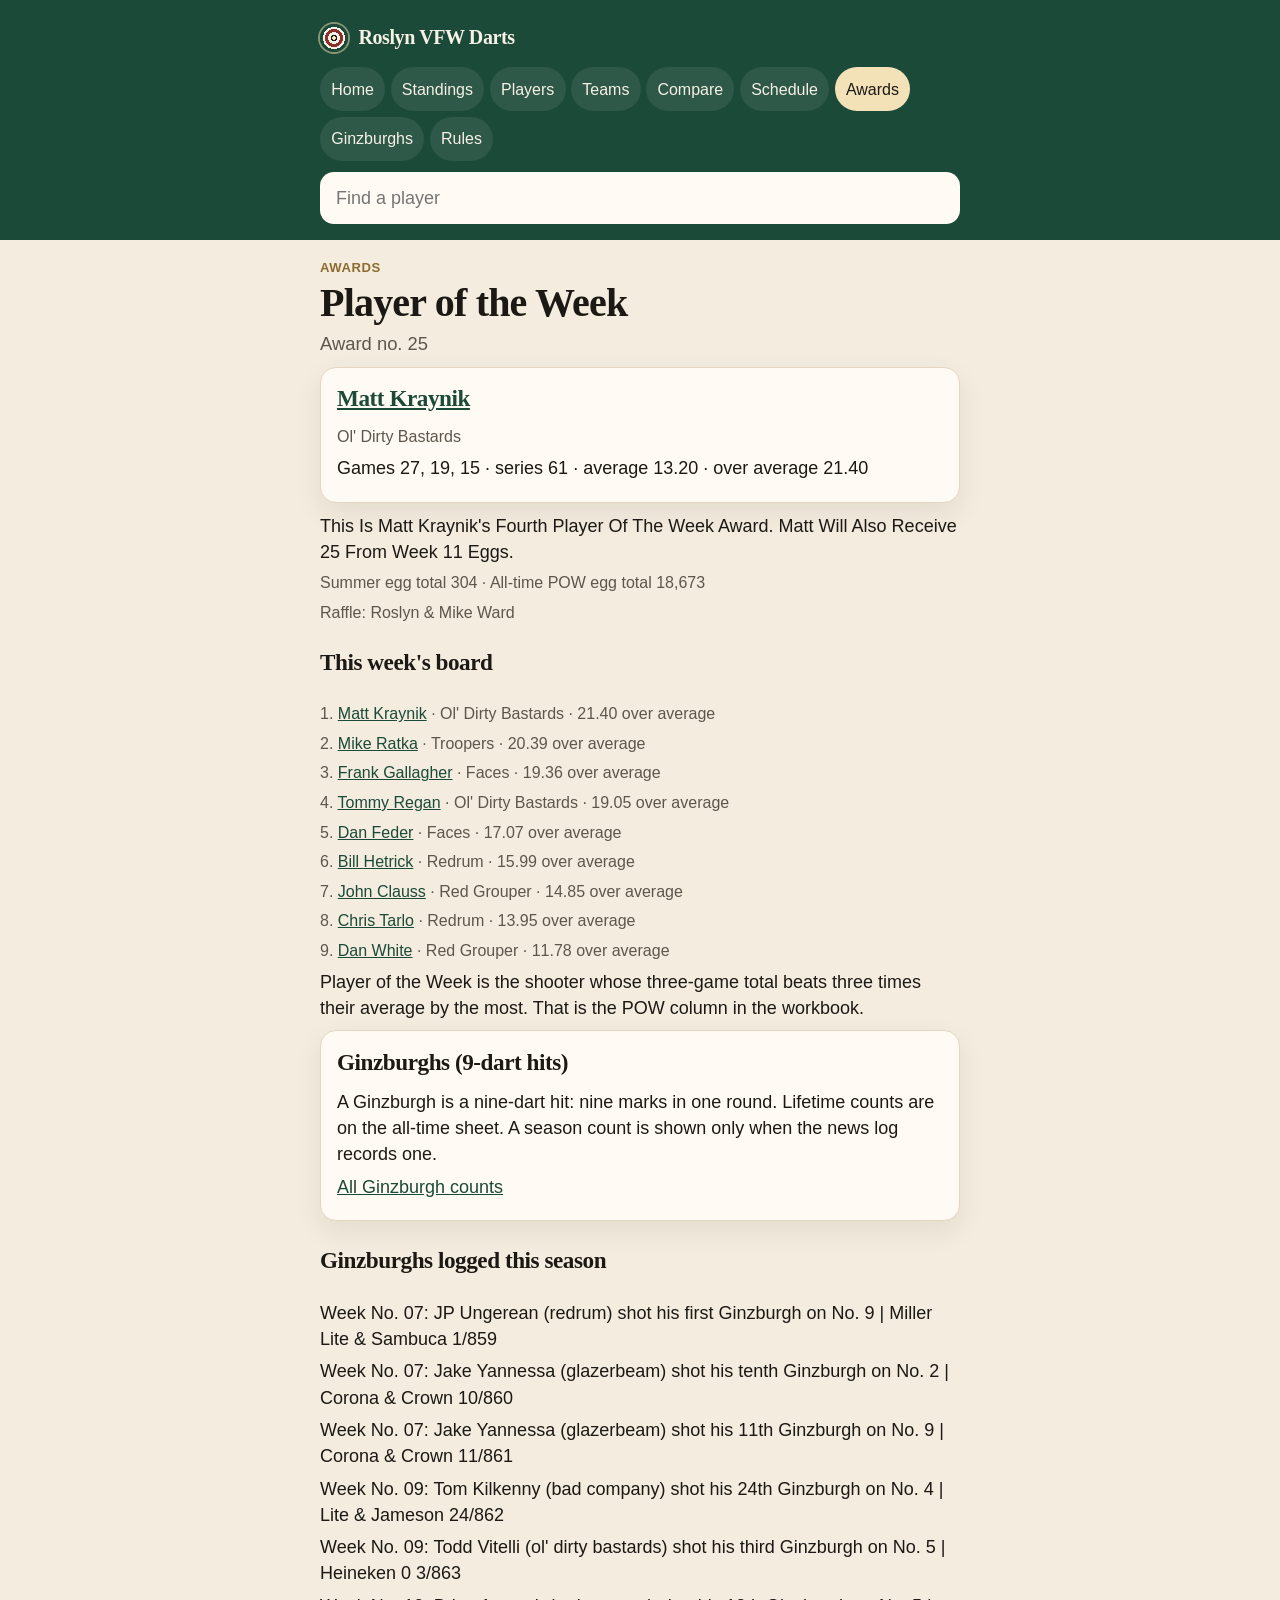
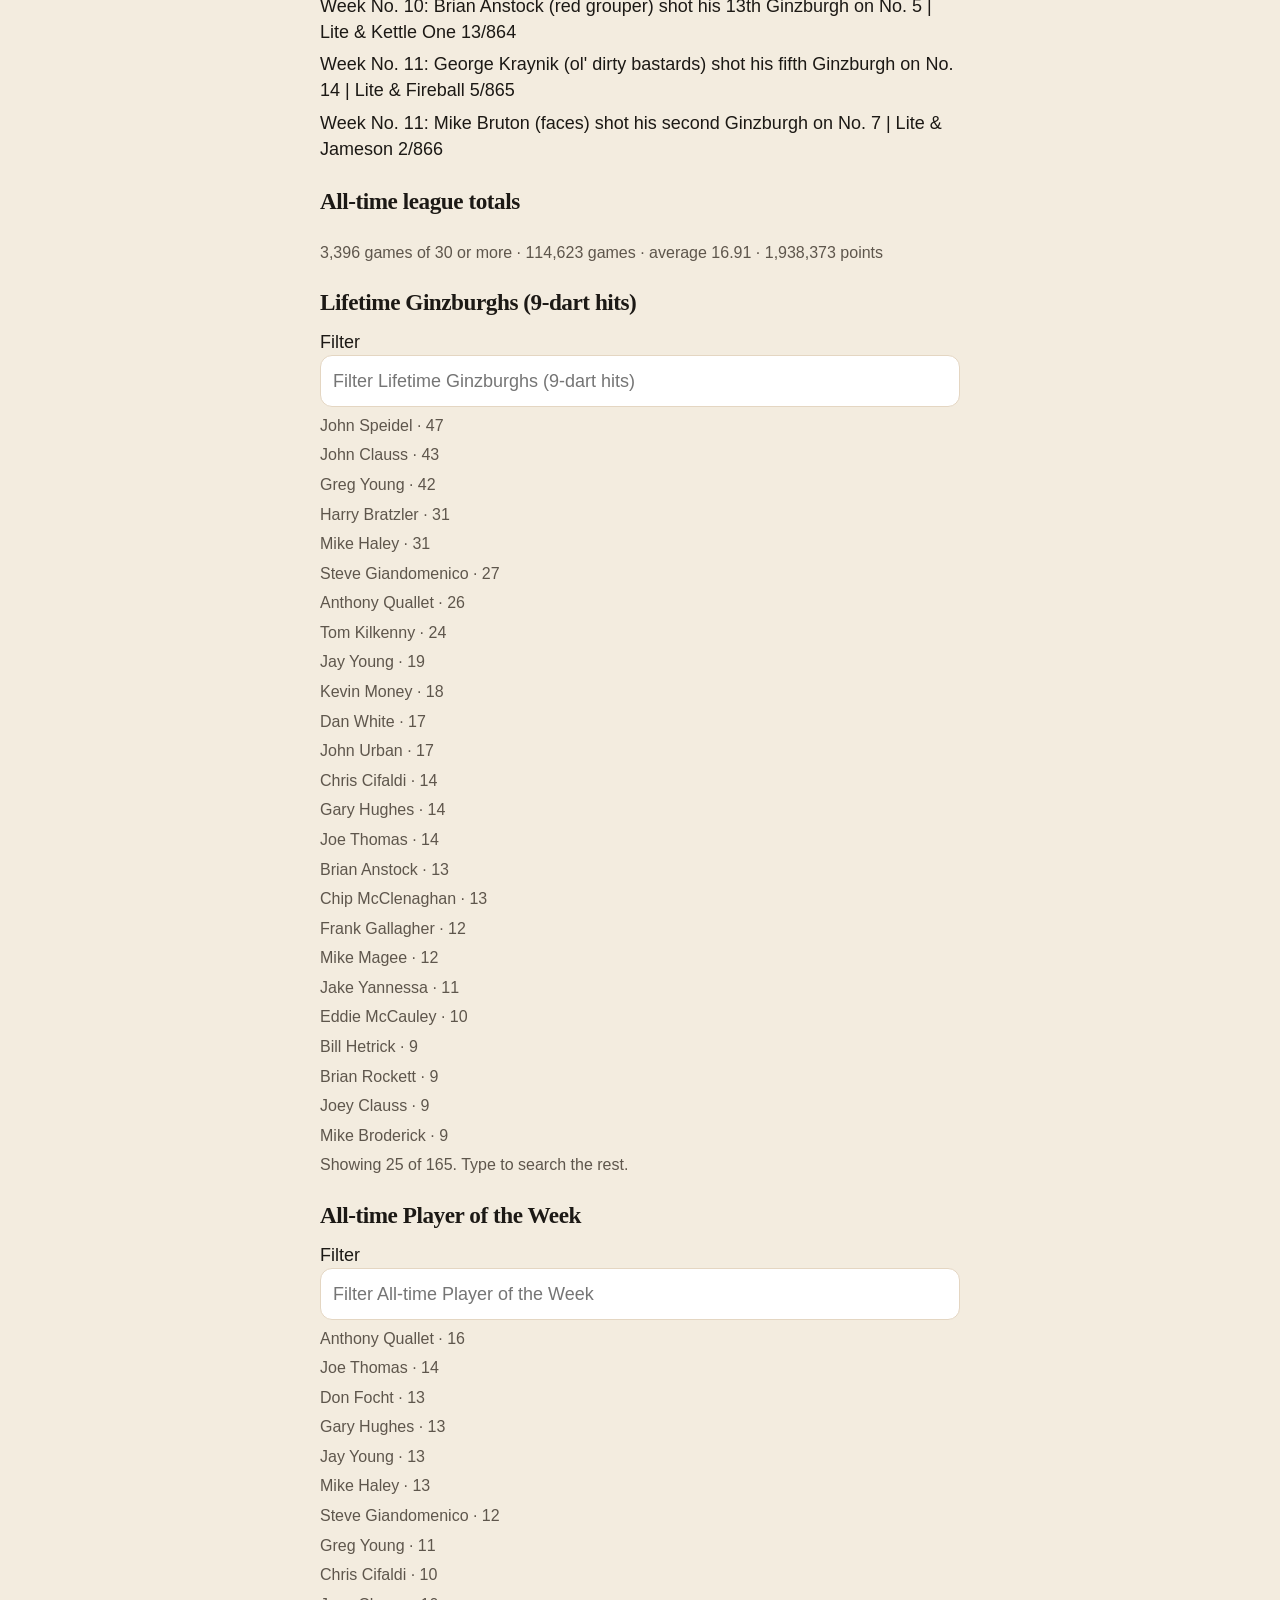
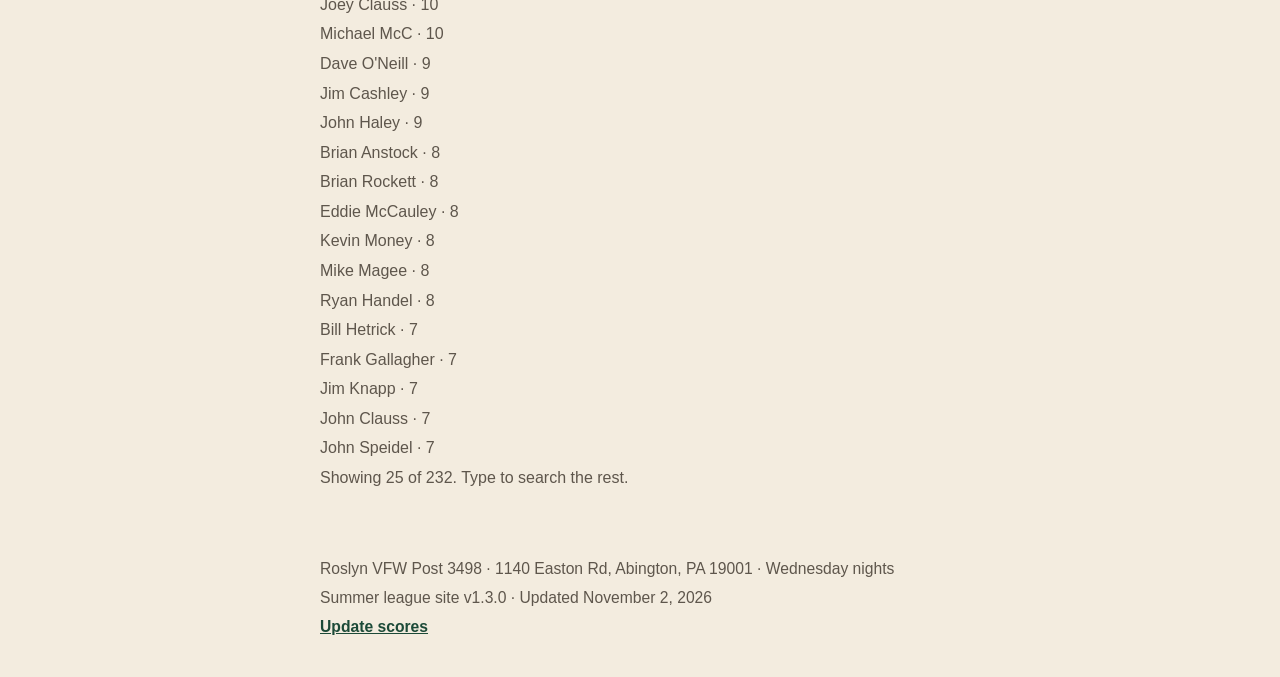
==== commit 1a668a6c: "Show week, date, opponent, and game next to each 30+ score. (#4) The score grid and schedule supply " ====
--- a/awards.html
+++ b/awards.html
@@ -4,19 +4,6 @@
 <meta charset="utf-8">
 <meta name="viewport" content="width=device-width, initial-scale=1, viewport-fit=cover">
 <meta name="theme-color" content="#1c4a38">
-<script>
-(function () {
-  var theme = "light";
-  try {
-    var saved = localStorage.getItem("roslynDarts.theme");
-    if (saved === "light" || saved === "dark") theme = saved;
-    else if (window.matchMedia && matchMedia("(prefers-color-scheme: dark)").matches) theme = "dark";
-  } catch (e) {}
-  document.documentElement.setAttribute("data-theme", theme);
-  var meta = document.querySelector('meta[name="theme-color"]');
-  if (meta) meta.setAttribute("content", theme === "dark" ? "#10241c" : "#1c4a38");
-})();
-</script>
 <meta name="description" content="Summer 2026 standings, averages, and schedule for Wednesday night darts at Roslyn VFW Post 3498.">
 <title>Awards · Roslyn VFW Darts</title>
 <link rel="icon" href="favicon.svg">
@@ -26,10 +13,7 @@
 <a class="skip" href="#content">Skip to content</a>
 <header class="top">
   <div class="top-inner">
-    <div class="brand-row">
     <a class="brand" href="index.html"><span class="mark" aria-hidden="true"></span><span>Roslyn VFW Darts</span></a>
-    <button type="button" class="theme-toggle" aria-pressed="false" aria-label="Switch to dark mode"><span class="theme-label">Dark</span></button>
-  </div>
     <nav class="nav" aria-label="Sections">
       <a href="index.html" data-nav="home">Home</a>
       <a href="standings.html" data-nav="standings">Standings</a>
--- a/css/site.css
+++ b/css/site.css
@@ -1,5 +1,4 @@
-:root,
-html[data-theme="light"] {
+:root {
   color-scheme: light;
   --ink: #1c1915;
   --muted: #5e564c;
@@ -7,75 +6,12 @@
   --card: #fffaf3;
   --line: #e4d6c2;
   --green: #1c4a38;
-  --link: #1c4a38;
+  --green-2: #2d6a50;
   --gold: #8d6b2f;
   --gold-2: #f3e2b8;
   --brick: #8d2f2b;
-  --cutoff-bg: #8d2f2b;
-  --cutoff-ink: #fff8f2;
-  --button: #1c4a38;
-  --header: #1c4a38;
-  --header-ink: #f6f1e6;
-  --nav-current-bg: #f3e2b8;
-  --nav-current-ink: #1c1915;
-  --input: #fffaf3;
-  --hit: #f7f0e2;
-  --pill: #f3ecdf;
-  --pill-ink: #1c1915;
-  --pill-hot-bg: #f3e2b8;
-  --pill-hot-ink: #1c1915;
-  --forfeit-bg: #f8e6e2;
-  --forfeit-ink: #6d221e;
-  --out-border: #c8bba8;
-  --on-primary: #f6f1e6;
-  --glow: rgba(243, 226, 184, 0.7);
   --shadow: 0 10px 28px rgba(48, 32, 12, 0.08);
-  --bad-bg: #f8e6e2;
-  --bad-ink: #6d221e;
-  --ok-bg: #e5f2ea;
-  --ok-ink: #184833;
-  --warn-bg: #f8f0dc;
-  --warn-ink: #5c4516;
   --radius: 16px;
-}
-
-html[data-theme="dark"] {
-  color-scheme: dark;
-  --ink: #f6f1e6;
-  --muted: #d7cbb8;
-  --paper: #141210;
-  --card: #241f1b;
-  --line: #4d453c;
-  --green: #9ddec0;
-  --link: #9ddec0;
-  --gold: #e6c98a;
-  --gold-2: #e6c98a;
-  --brick: #f0a8a2;
-  --cutoff-bg: #8d2f2b;
-  --cutoff-ink: #fff8f2;
-  --button: #1d6b48;
-  --header: #10241c;
-  --header-ink: #f6f1e6;
-  --nav-current-bg: #e6c98a;
-  --nav-current-ink: #1a140c;
-  --input: #2c2723;
-  --hit: #332d28;
-  --pill: #2c2723;
-  --pill-ink: #f6f1e6;
-  --pill-hot-bg: #5a4620;
-  --pill-hot-ink: #f8edd4;
-  --forfeit-bg: #4a2c2a;
-  --forfeit-ink: #f6d2cc;
-  --out-border: #6b6258;
-  --on-primary: #f6f1e6;
-  --glow: rgba(230, 201, 138, 0.16);
-  --shadow: 0 10px 28px rgba(0, 0, 0, 0.35);
-  --bad-bg: #3a2422;
-  --bad-ink: #f6d2cc;
-  --ok-bg: #1a3328;
-  --ok-ink: #d7f0e4;
-  --warn-bg: #3a321c;
-  --warn-ink: #f6e7c3;
 }
 
 * { box-sizing: border-box; }
@@ -89,7 +25,7 @@
 body {
   min-height: 100vh;
   background:
-    radial-gradient(1200px 400px at 50% -80px, var(--glow), transparent 60%),
+    radial-gradient(1200px 400px at 50% -80px, rgba(243, 226, 184, 0.7), transparent 60%),
     var(--paper);
   color: var(--ink);
   font-family: "Avenir Next", "Segoe UI", "Helvetica Neue", sans-serif;
@@ -107,7 +43,7 @@
 h2 { font-size: 1.45rem; margin: 0 0 0.6rem; }
 h3 { font-size: 1.2rem; margin: 0; }
 p { margin: 0.4rem 0; }
-a { color: var(--link); }
+a { color: var(--green); }
 img, svg, table { max-width: 100%; }
 
 .skip {
@@ -122,8 +58,8 @@
 .skip:focus { top: 0.5rem; }
 
 .top {
-  background: var(--header);
-  color: var(--header-ink);
+  background: var(--green);
+  color: #f6f1e6;
 }
 .top a { color: inherit; text-decoration: none; }
 .top-inner {
@@ -131,34 +67,13 @@
   margin: 0 auto;
   padding: 0.85rem 1rem 1rem;
 }
-.brand-row {
-  display: flex;
-  align-items: center;
-  justify-content: space-between;
-  gap: 0.6rem;
-}
 .brand {
   display: inline-flex;
   align-items: center;
   gap: 0.65rem;
   font-size: 1.25rem;
   min-height: 48px;
-  min-width: 0;
-}
-.theme-toggle {
-  flex: none;
-  min-height: 48px;
-  min-width: 48px;
-  padding: 0.35rem 0.9rem;
-  border-radius: 999px;
-  border: 2px solid rgba(246, 241, 230, 0.75);
-  background: transparent;
-  color: var(--header-ink);
-  font: inherit;
-  font-weight: 700;
-  cursor: pointer;
-}
-.theme-toggle:focus-visible { outline-color: var(--header-ink); }
+}
 .mark {
   width: 28px;
   height: 28px;
@@ -190,8 +105,8 @@
   font-size: 1rem;
 }
 .nav a[aria-current="page"] {
-  background: var(--nav-current-bg);
-  color: var(--nav-current-ink);
+  background: var(--gold-2);
+  color: var(--ink);
 }
 
 .finder { position: relative; }
@@ -204,7 +119,7 @@
   padding: 0.75rem 1rem;
   font: inherit;
   color: var(--ink);
-  background: var(--input);
+  background: #fffaf3;
 }
 .finder input:focus { outline: 3px solid var(--gold-2); outline-offset: 2px; }
 .finder-results {
@@ -234,10 +149,10 @@
 }
 .finder-results .hit:last-child { border-bottom: 0; }
 .finder-results .hit.is-active,
-.finder-results .hit:hover { background: var(--hit); }
+.finder-results .hit:hover { background: #f7f0e2; }
 .hit-team { color: var(--muted); font-size: 0.95rem; }
 .finder-results .empty { margin: 0; padding: 0.9rem 1rem; color: var(--muted); }
-mark { background: var(--nav-current-bg); color: var(--nav-current-ink); border-radius: 4px; padding: 0 0.1rem; }
+mark { background: var(--gold-2); color: inherit; border-radius: 4px; padding: 0 0.1rem; }
 
 .wrap {
   max-width: 42rem;
@@ -305,7 +220,7 @@
   border-left: 6px solid var(--line);
 }
 .team-card.playoff, .shooter { border-left-color: var(--gold); }
-.team-card.out { border-left-color: var(--out-border); }
+.team-card.out { border-left-color: #c8bba8; }
 .card-top, .shooter-top {
   display: flex;
   justify-content: space-between;
@@ -313,7 +228,7 @@
   align-items: baseline;
 }
 .rank {
-  color: var(--link);
+  color: var(--green);
   font-variant-numeric: tabular-nums;
   margin-right: 0.35rem;
 }
@@ -327,8 +242,8 @@
   margin: 0.8rem 0;
   padding: 0.7rem 0.9rem;
   border-radius: 12px;
-  background: var(--cutoff-bg);
-  color: var(--cutoff-ink);
+  background: var(--brick);
+  color: #fff8f2;
   font-weight: 700;
   text-align: center;
 }
@@ -348,7 +263,7 @@
   width: 100%;
   padding: 0.6rem 0.75rem;
   border: 1px solid var(--line);
-  background: var(--input);
+  background: white;
   color: var(--ink);
 }
 button.primary, .filebtn {
@@ -358,8 +273,8 @@
   width: 100%;
   padding: 0.75rem 1rem;
   border: 0;
-  background: var(--button);
-  color: var(--on-primary);
+  background: var(--green);
+  color: #f6f1e6;
   font-weight: 700;
   cursor: pointer;
 }
@@ -371,7 +286,7 @@
   padding: 0.4rem 0.2rem;
   background: none;
   border: 0;
-  color: var(--link);
+  color: var(--green);
   font: inherit;
   font-weight: 700;
   cursor: pointer;
@@ -391,9 +306,9 @@
   border-radius: 14px;
   margin: 0.7rem 0;
 }
-.banner.bad { background: var(--bad-bg); color: var(--bad-ink); }
-.banner.ok { background: var(--ok-bg); color: var(--ok-ink); }
-.banner.warn { background: var(--warn-bg); color: var(--warn-ink); }
+.banner.bad { background: #f8e6e2; color: #6d221e; }
+.banner.ok { background: #e5f2ea; color: #184833; }
+.banner.warn { background: #f8f0dc; color: #5c4516; }
 .banner ul { margin: 0.4rem 0 0; padding-left: 1.1rem; }
 
 .lb { padding: 0.9rem 1rem 1rem; }
@@ -410,14 +325,23 @@
   justify-content: center;
   padding: 0.2rem 0.55rem;
   border-radius: 12px;
-  background: var(--pill);
-  color: var(--pill-ink);
+  background: #f3ecdf;
   border: 1px solid var(--line);
   font-variant-numeric: tabular-nums;
   font-weight: 700;
 }
-.pill.hot { background: var(--pill-hot-bg); color: var(--pill-hot-ink); border-color: var(--gold); }
-.pill.forfeit { background: var(--forfeit-bg); color: var(--forfeit-ink); }
+.pill.hot { background: var(--gold-2); border-color: var(--gold); }
+.thirty-row {
+  display: flex;
+  align-items: center;
+  gap: 0.75rem;
+  margin: 0.55rem 0;
+  min-width: 0;
+}
+.thirty-row .pill { flex: none; }
+.thirty-row > div { min-width: 0; }
+.thirty-row .meta-line { margin: 0; overflow-wrap: anywhere; }
+.pill.forfeit { background: #f8e6e2; }
 .pill.empty { color: var(--muted); }
 
 .week-block, .match, .panel { padding: 0.9rem 1rem; margin: 0.6rem 0; }
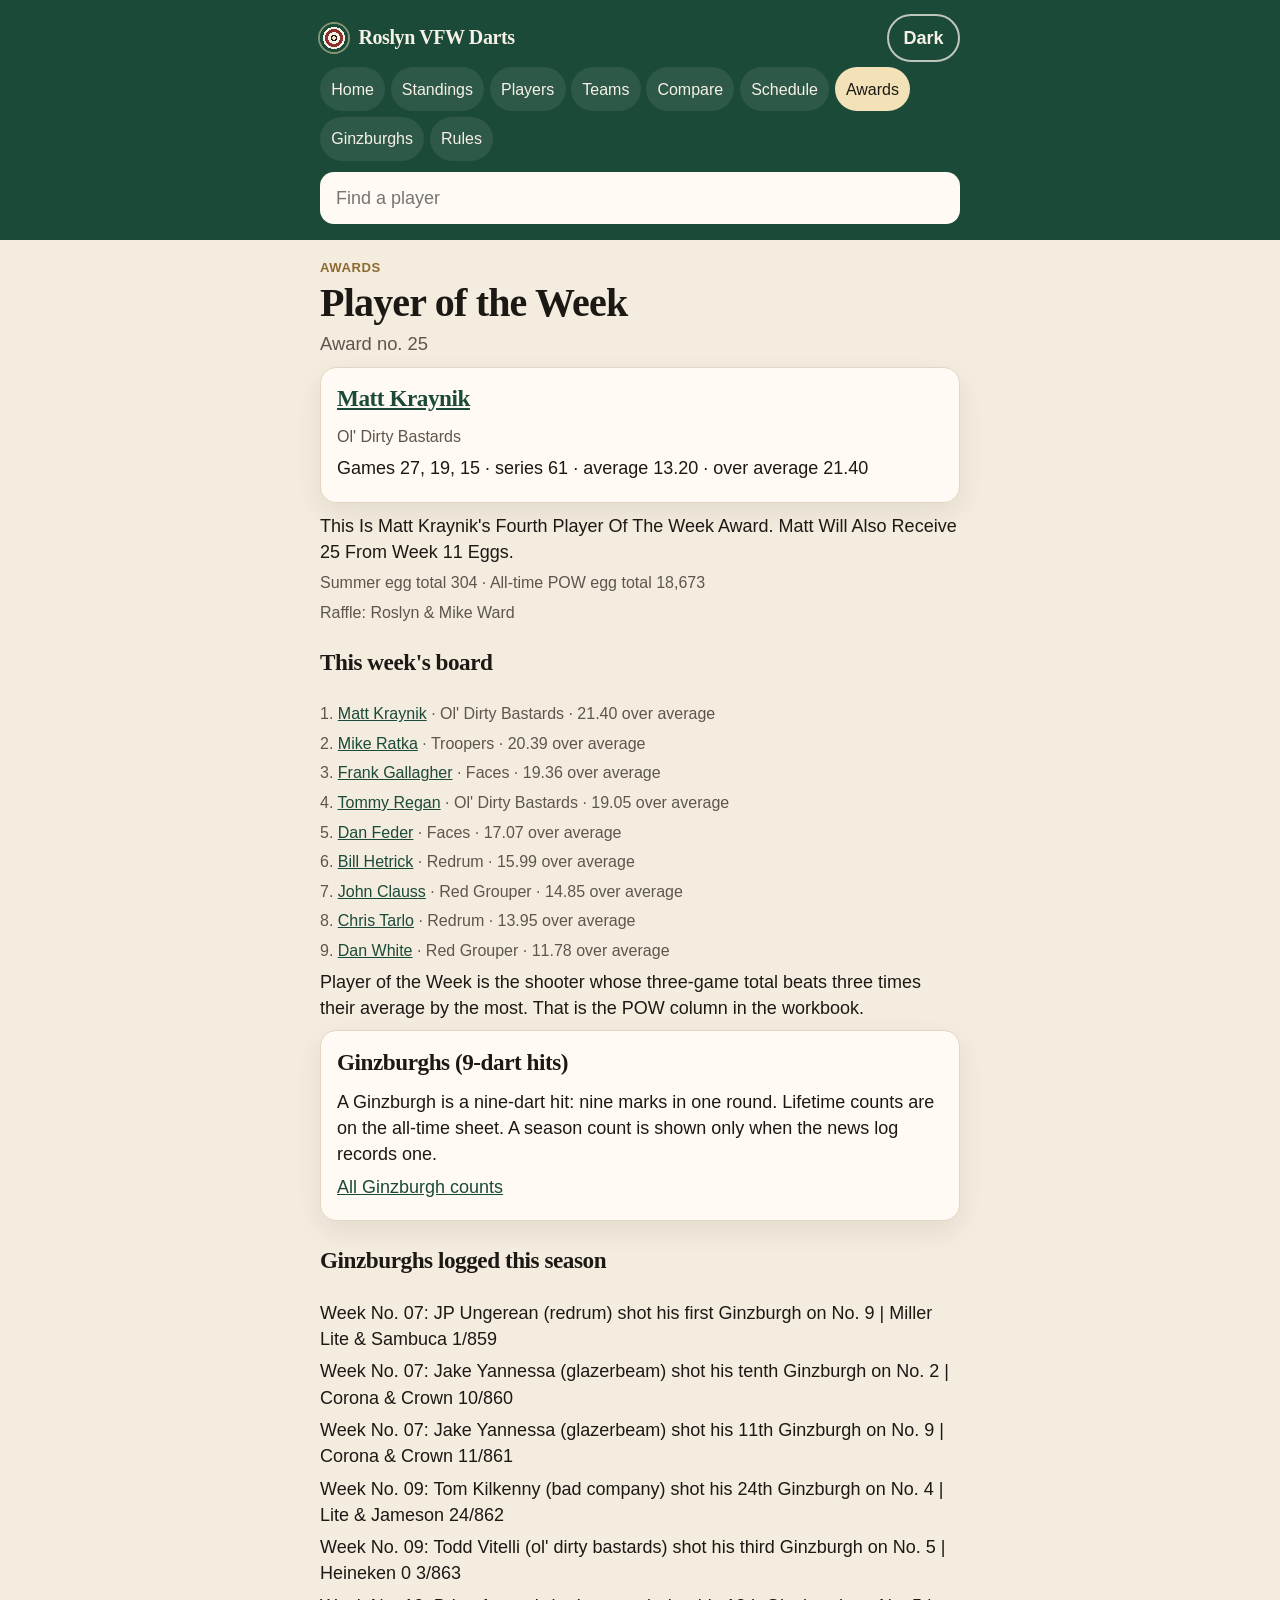
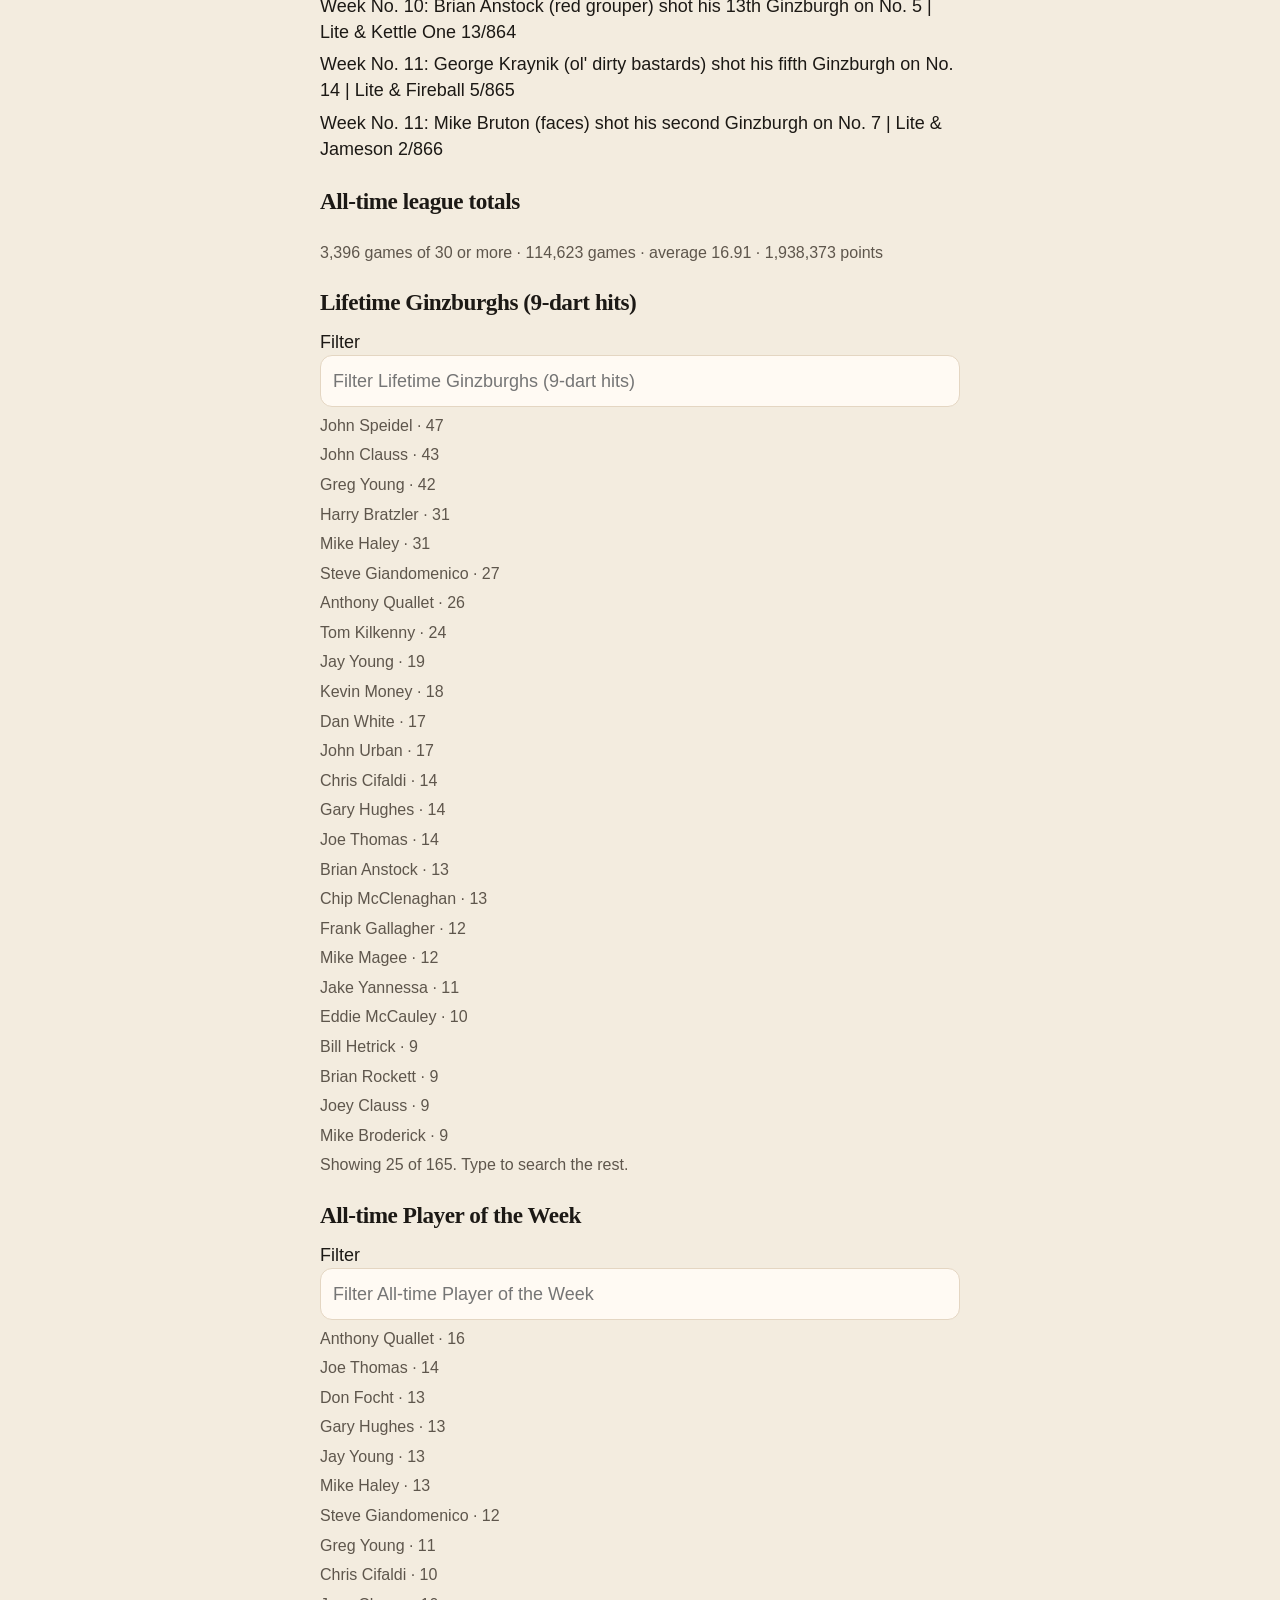
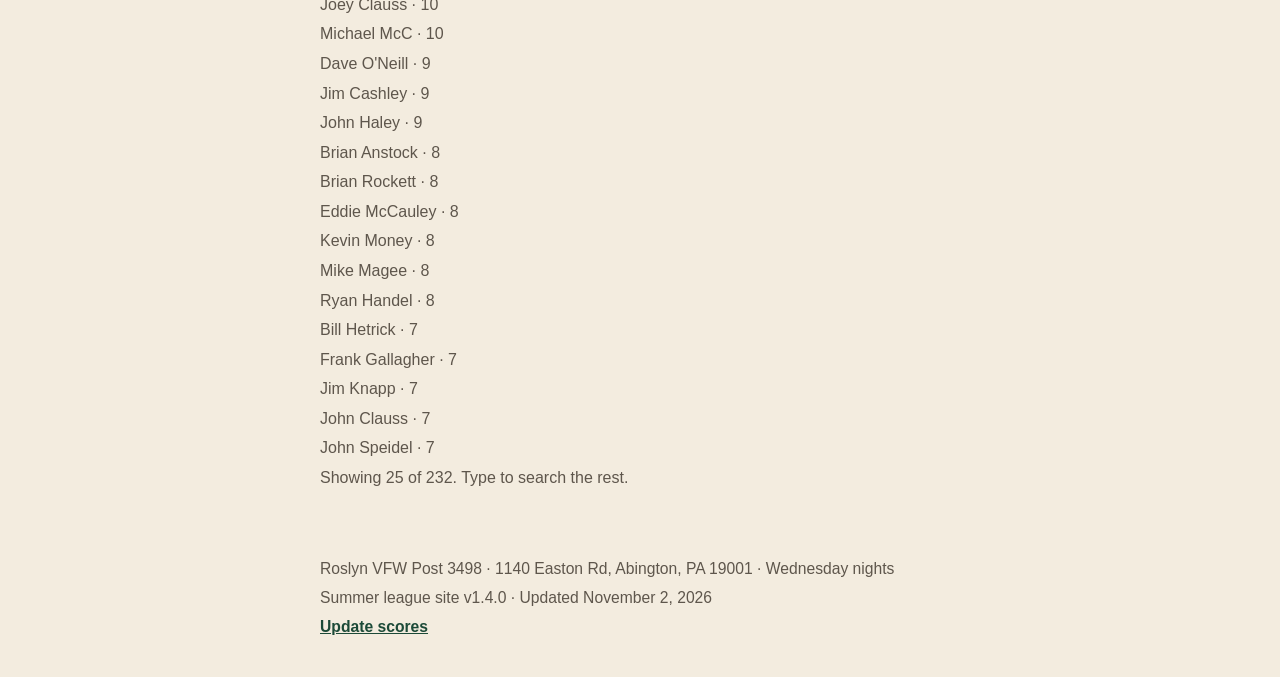
==== commit 57ee8fd5: "Merge main and keep dark mode with the 30+ score details. The score chips, week lines, and opponent " ====
--- a/awards.html
+++ b/awards.html
@@ -4,16 +4,32 @@
 <meta charset="utf-8">
 <meta name="viewport" content="width=device-width, initial-scale=1, viewport-fit=cover">
 <meta name="theme-color" content="#1c4a38">
+<script>
+(function () {
+  var theme = "light";
+  try {
+    var saved = localStorage.getItem("roslynDarts.theme");
+    if (saved === "light" || saved === "dark") theme = saved;
+    else if (window.matchMedia && matchMedia("(prefers-color-scheme: dark)").matches) theme = "dark";
+  } catch (e) {}
+  document.documentElement.setAttribute("data-theme", theme);
+  var meta = document.querySelector('meta[name="theme-color"]');
+  if (meta) meta.setAttribute("content", theme === "dark" ? "#10241c" : "#1c4a38");
+})();
+</script>
 <meta name="description" content="Summer 2026 standings, averages, and schedule for Wednesday night darts at Roslyn VFW Post 3498.">
 <title>Awards · Roslyn VFW Darts</title>
 <link rel="icon" href="favicon.svg">
-<link rel="stylesheet" href="css/site.css?v=1.3.0">
+<link rel="stylesheet" href="css/site.css?v=1.4.0">
 </head>
 <body data-page="awards">
 <a class="skip" href="#content">Skip to content</a>
 <header class="top">
   <div class="top-inner">
+    <div class="brand-row">
     <a class="brand" href="index.html"><span class="mark" aria-hidden="true"></span><span>Roslyn VFW Darts</span></a>
+    <button type="button" class="theme-toggle" aria-pressed="false" aria-label="Switch to dark mode"><span class="theme-label">Dark</span></button>
+  </div>
     <nav class="nav" aria-label="Sections">
       <a href="index.html" data-nav="home">Home</a>
       <a href="standings.html" data-nav="standings">Standings</a>
@@ -40,8 +56,8 @@
   <p><a href="update.html">Update scores</a></p>
 </footer>
 <noscript><p class="wrap">This site needs JavaScript so it can read the league file.</p></noscript>
-<script src="js/config.js?v=1.3.0"></script>
-<script src="js/names.js?v=1.3.0"></script>
-<script src="js/app.js?v=1.3.0"></script>
+<script src="js/config.js?v=1.4.0"></script>
+<script src="js/names.js?v=1.4.0"></script>
+<script src="js/app.js?v=1.4.0"></script>
 </body>
 </html>
--- a/css/site.css
+++ b/css/site.css
@@ -1,4 +1,5 @@
-:root {
+:root,
+html[data-theme="light"] {
   color-scheme: light;
   --ink: #1c1915;
   --muted: #5e564c;
@@ -6,12 +7,75 @@
   --card: #fffaf3;
   --line: #e4d6c2;
   --green: #1c4a38;
-  --green-2: #2d6a50;
+  --link: #1c4a38;
   --gold: #8d6b2f;
   --gold-2: #f3e2b8;
   --brick: #8d2f2b;
+  --cutoff-bg: #8d2f2b;
+  --cutoff-ink: #fff8f2;
+  --button: #1c4a38;
+  --header: #1c4a38;
+  --header-ink: #f6f1e6;
+  --nav-current-bg: #f3e2b8;
+  --nav-current-ink: #1c1915;
+  --input: #fffaf3;
+  --hit: #f7f0e2;
+  --pill: #f3ecdf;
+  --pill-ink: #1c1915;
+  --pill-hot-bg: #f3e2b8;
+  --pill-hot-ink: #1c1915;
+  --forfeit-bg: #f8e6e2;
+  --forfeit-ink: #6d221e;
+  --out-border: #c8bba8;
+  --on-primary: #f6f1e6;
+  --glow: rgba(243, 226, 184, 0.7);
   --shadow: 0 10px 28px rgba(48, 32, 12, 0.08);
+  --bad-bg: #f8e6e2;
+  --bad-ink: #6d221e;
+  --ok-bg: #e5f2ea;
+  --ok-ink: #184833;
+  --warn-bg: #f8f0dc;
+  --warn-ink: #5c4516;
   --radius: 16px;
+}
+
+html[data-theme="dark"] {
+  color-scheme: dark;
+  --ink: #f6f1e6;
+  --muted: #d7cbb8;
+  --paper: #141210;
+  --card: #241f1b;
+  --line: #4d453c;
+  --green: #9ddec0;
+  --link: #9ddec0;
+  --gold: #e6c98a;
+  --gold-2: #e6c98a;
+  --brick: #f0a8a2;
+  --cutoff-bg: #8d2f2b;
+  --cutoff-ink: #fff8f2;
+  --button: #1d6b48;
+  --header: #10241c;
+  --header-ink: #f6f1e6;
+  --nav-current-bg: #e6c98a;
+  --nav-current-ink: #1a140c;
+  --input: #2c2723;
+  --hit: #332d28;
+  --pill: #2c2723;
+  --pill-ink: #f6f1e6;
+  --pill-hot-bg: #5a4620;
+  --pill-hot-ink: #f8edd4;
+  --forfeit-bg: #4a2c2a;
+  --forfeit-ink: #f6d2cc;
+  --out-border: #6b6258;
+  --on-primary: #f6f1e6;
+  --glow: rgba(230, 201, 138, 0.16);
+  --shadow: 0 10px 28px rgba(0, 0, 0, 0.35);
+  --bad-bg: #3a2422;
+  --bad-ink: #f6d2cc;
+  --ok-bg: #1a3328;
+  --ok-ink: #d7f0e4;
+  --warn-bg: #3a321c;
+  --warn-ink: #f6e7c3;
 }
 
 * { box-sizing: border-box; }
@@ -25,7 +89,7 @@
 body {
   min-height: 100vh;
   background:
-    radial-gradient(1200px 400px at 50% -80px, rgba(243, 226, 184, 0.7), transparent 60%),
+    radial-gradient(1200px 400px at 50% -80px, var(--glow), transparent 60%),
     var(--paper);
   color: var(--ink);
   font-family: "Avenir Next", "Segoe UI", "Helvetica Neue", sans-serif;
@@ -43,7 +107,7 @@
 h2 { font-size: 1.45rem; margin: 0 0 0.6rem; }
 h3 { font-size: 1.2rem; margin: 0; }
 p { margin: 0.4rem 0; }
-a { color: var(--green); }
+a { color: var(--link); }
 img, svg, table { max-width: 100%; }
 
 .skip {
@@ -58,8 +122,8 @@
 .skip:focus { top: 0.5rem; }
 
 .top {
-  background: var(--green);
-  color: #f6f1e6;
+  background: var(--header);
+  color: var(--header-ink);
 }
 .top a { color: inherit; text-decoration: none; }
 .top-inner {
@@ -67,13 +131,34 @@
   margin: 0 auto;
   padding: 0.85rem 1rem 1rem;
 }
+.brand-row {
+  display: flex;
+  align-items: center;
+  justify-content: space-between;
+  gap: 0.6rem;
+}
 .brand {
   display: inline-flex;
   align-items: center;
   gap: 0.65rem;
   font-size: 1.25rem;
   min-height: 48px;
-}
+  min-width: 0;
+}
+.theme-toggle {
+  flex: none;
+  min-height: 48px;
+  min-width: 48px;
+  padding: 0.35rem 0.9rem;
+  border-radius: 999px;
+  border: 2px solid rgba(246, 241, 230, 0.75);
+  background: transparent;
+  color: var(--header-ink);
+  font: inherit;
+  font-weight: 700;
+  cursor: pointer;
+}
+.theme-toggle:focus-visible { outline-color: var(--header-ink); }
 .mark {
   width: 28px;
   height: 28px;
@@ -105,8 +190,8 @@
   font-size: 1rem;
 }
 .nav a[aria-current="page"] {
-  background: var(--gold-2);
-  color: var(--ink);
+  background: var(--nav-current-bg);
+  color: var(--nav-current-ink);
 }
 
 .finder { position: relative; }
@@ -119,7 +204,7 @@
   padding: 0.75rem 1rem;
   font: inherit;
   color: var(--ink);
-  background: #fffaf3;
+  background: var(--input);
 }
 .finder input:focus { outline: 3px solid var(--gold-2); outline-offset: 2px; }
 .finder-results {
@@ -149,10 +234,10 @@
 }
 .finder-results .hit:last-child { border-bottom: 0; }
 .finder-results .hit.is-active,
-.finder-results .hit:hover { background: #f7f0e2; }
+.finder-results .hit:hover { background: var(--hit); }
 .hit-team { color: var(--muted); font-size: 0.95rem; }
 .finder-results .empty { margin: 0; padding: 0.9rem 1rem; color: var(--muted); }
-mark { background: var(--gold-2); color: inherit; border-radius: 4px; padding: 0 0.1rem; }
+mark { background: var(--nav-current-bg); color: var(--nav-current-ink); border-radius: 4px; padding: 0 0.1rem; }
 
 .wrap {
   max-width: 42rem;
@@ -220,7 +305,7 @@
   border-left: 6px solid var(--line);
 }
 .team-card.playoff, .shooter { border-left-color: var(--gold); }
-.team-card.out { border-left-color: #c8bba8; }
+.team-card.out { border-left-color: var(--out-border); }
 .card-top, .shooter-top {
   display: flex;
   justify-content: space-between;
@@ -228,7 +313,7 @@
   align-items: baseline;
 }
 .rank {
-  color: var(--green);
+  color: var(--link);
   font-variant-numeric: tabular-nums;
   margin-right: 0.35rem;
 }
@@ -242,8 +327,8 @@
   margin: 0.8rem 0;
   padding: 0.7rem 0.9rem;
   border-radius: 12px;
-  background: var(--brick);
-  color: #fff8f2;
+  background: var(--cutoff-bg);
+  color: var(--cutoff-ink);
   font-weight: 700;
   text-align: center;
 }
@@ -263,7 +348,7 @@
   width: 100%;
   padding: 0.6rem 0.75rem;
   border: 1px solid var(--line);
-  background: white;
+  background: var(--input);
   color: var(--ink);
 }
 button.primary, .filebtn {
@@ -273,8 +358,8 @@
   width: 100%;
   padding: 0.75rem 1rem;
   border: 0;
-  background: var(--green);
-  color: #f6f1e6;
+  background: var(--button);
+  color: var(--on-primary);
   font-weight: 700;
   cursor: pointer;
 }
@@ -286,7 +371,7 @@
   padding: 0.4rem 0.2rem;
   background: none;
   border: 0;
-  color: var(--green);
+  color: var(--link);
   font: inherit;
   font-weight: 700;
   cursor: pointer;
@@ -306,9 +391,9 @@
   border-radius: 14px;
   margin: 0.7rem 0;
 }
-.banner.bad { background: #f8e6e2; color: #6d221e; }
-.banner.ok { background: #e5f2ea; color: #184833; }
-.banner.warn { background: #f8f0dc; color: #5c4516; }
+.banner.bad { background: var(--bad-bg); color: var(--bad-ink); }
+.banner.ok { background: var(--ok-bg); color: var(--ok-ink); }
+.banner.warn { background: var(--warn-bg); color: var(--warn-ink); }
 .banner ul { margin: 0.4rem 0 0; padding-left: 1.1rem; }
 
 .lb { padding: 0.9rem 1rem 1rem; }
@@ -325,12 +410,13 @@
   justify-content: center;
   padding: 0.2rem 0.55rem;
   border-radius: 12px;
-  background: #f3ecdf;
+  background: var(--pill);
+  color: var(--pill-ink);
   border: 1px solid var(--line);
   font-variant-numeric: tabular-nums;
   font-weight: 700;
 }
-.pill.hot { background: var(--gold-2); border-color: var(--gold); }
+.pill.hot { background: var(--pill-hot-bg); color: var(--pill-hot-ink); border-color: var(--gold); }
 .thirty-row {
   display: flex;
   align-items: center;
@@ -341,7 +427,7 @@
 .thirty-row .pill { flex: none; }
 .thirty-row > div { min-width: 0; }
 .thirty-row .meta-line { margin: 0; overflow-wrap: anywhere; }
-.pill.forfeit { background: #f8e6e2; }
+.pill.forfeit { background: var(--forfeit-bg); color: var(--forfeit-ink); }
 .pill.empty { color: var(--muted); }
 
 .week-block, .match, .panel { padding: 0.9rem 1rem; margin: 0.6rem 0; }
